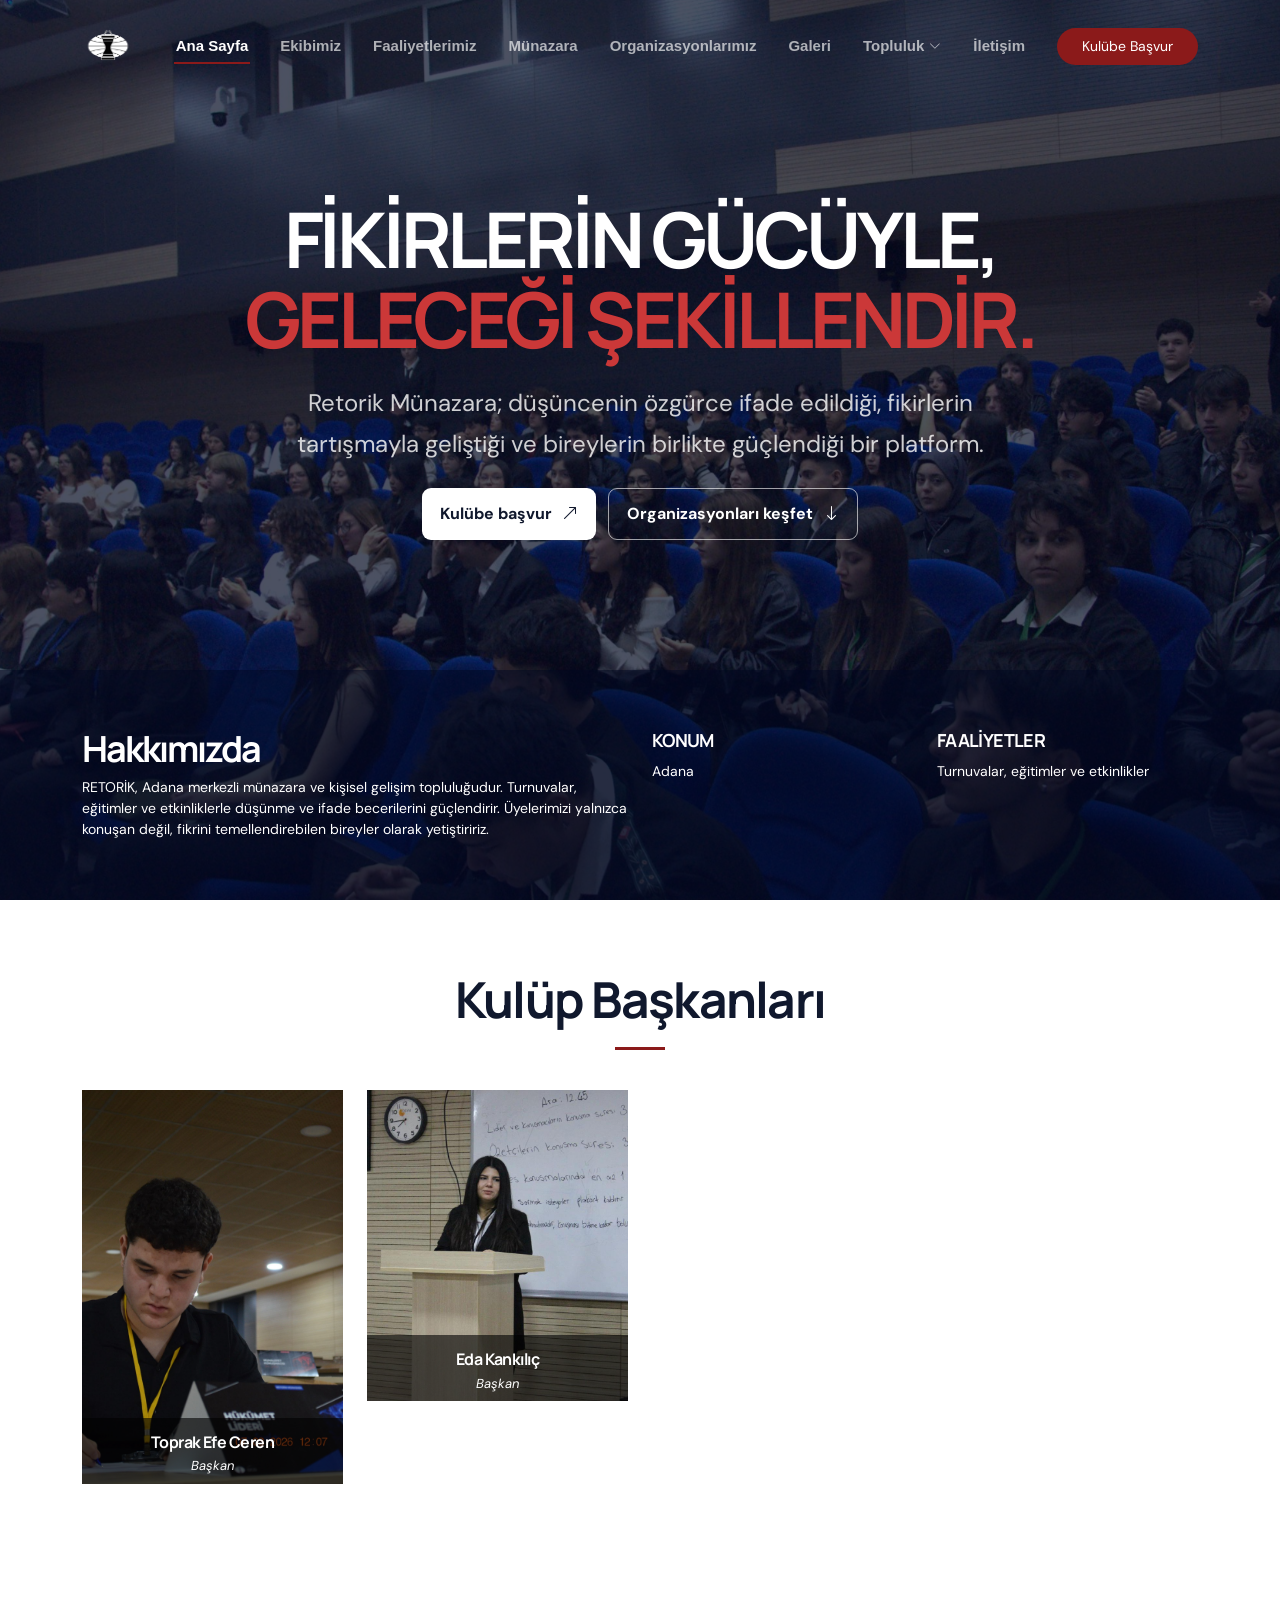
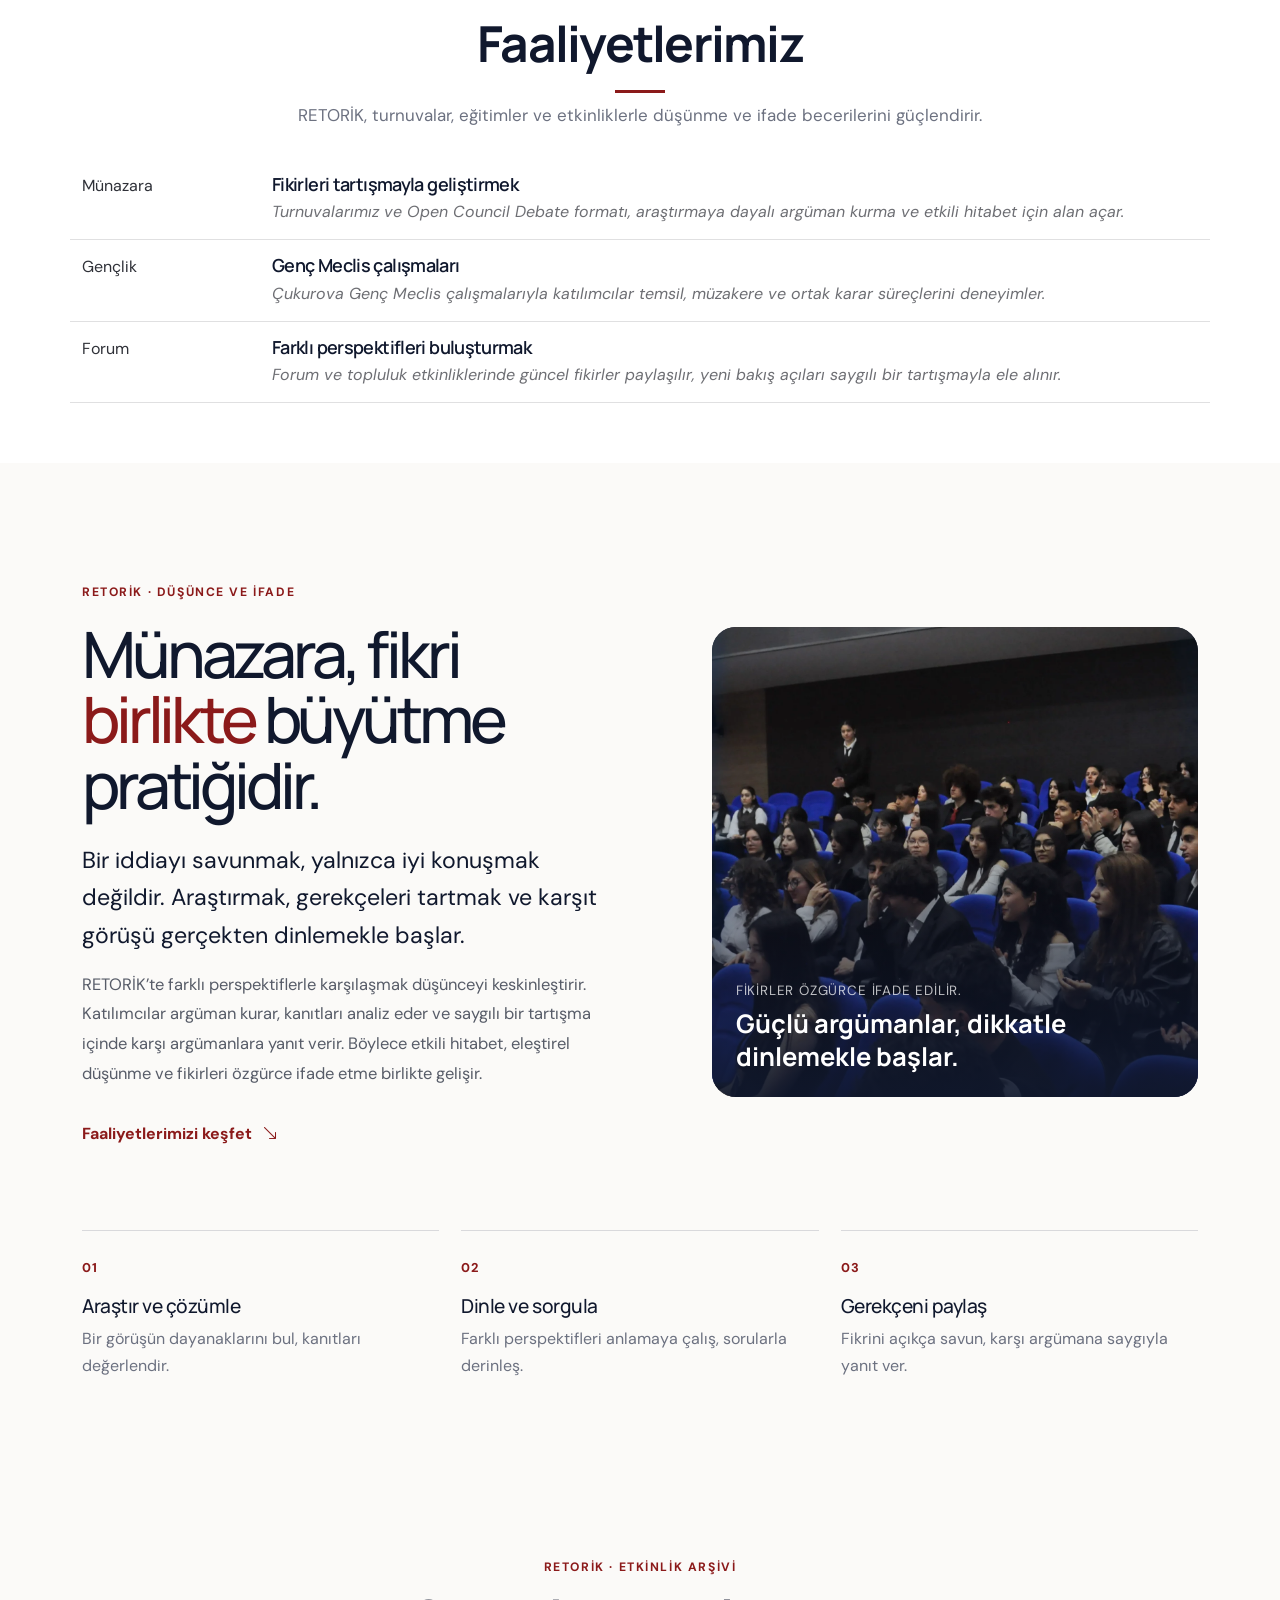
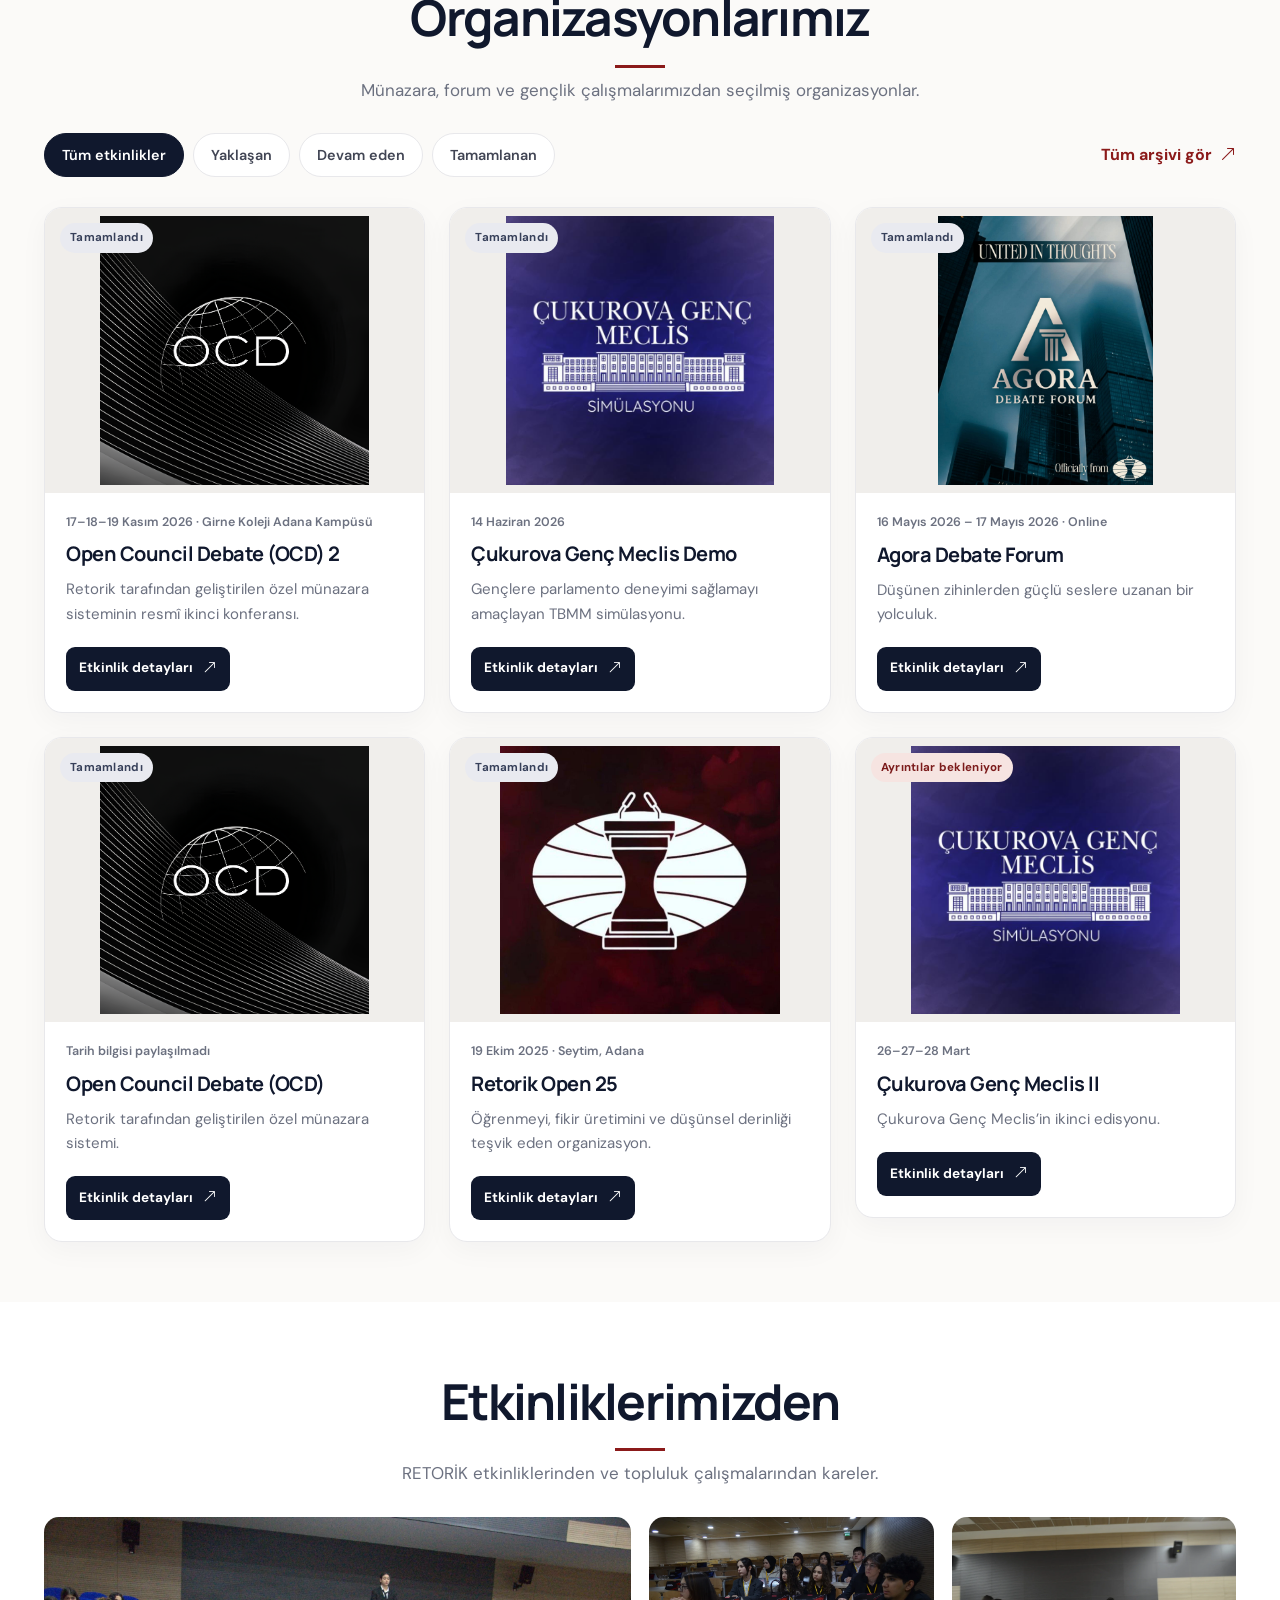
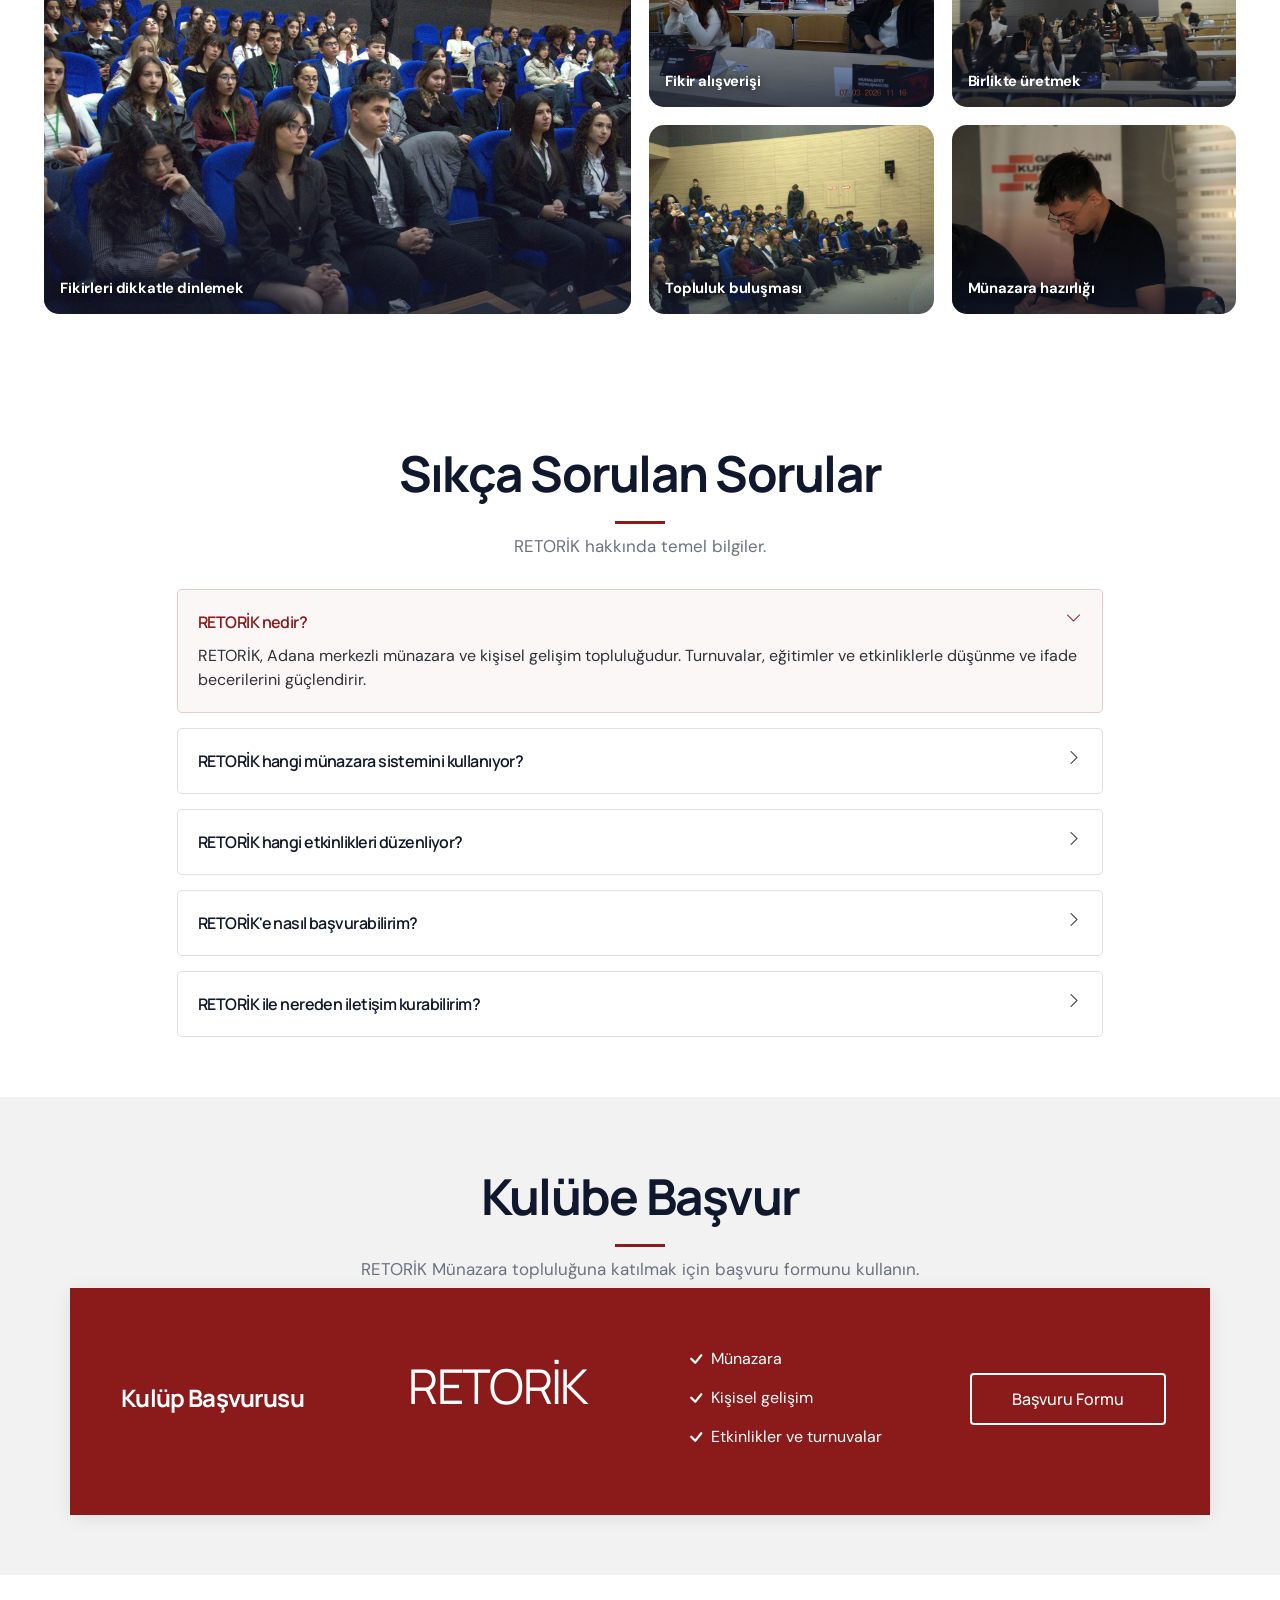
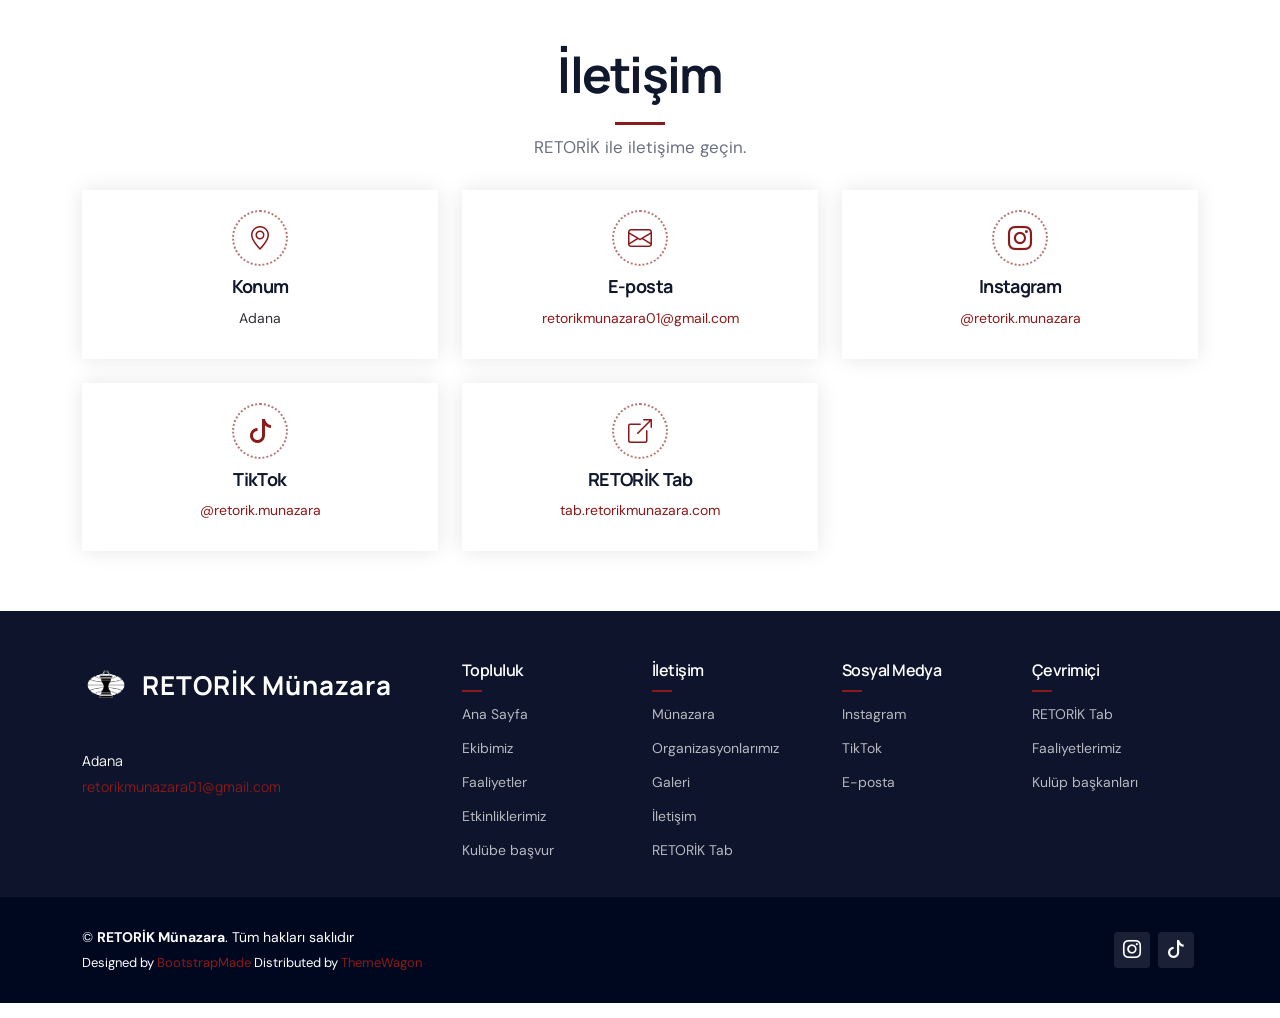
==== index.html @ 075cd369 "first commit" ====
<!DOCTYPE html>
<html lang="tr">

<head>
  <meta charset="utf-8">
  <meta content="width=device-width, initial-scale=1.0" name="viewport">
  <title>RETORİK Münazara | Adana Münazara Topluluğu</title>
  <meta name="description" content="RETORİK, Adana merkezli münazara ve kişisel gelişim topluluğudur. Turnuvalar, eğitimler ve etkinliklerle düşünme ve ifade becerilerini güçlendirir.">
  <meta name="keywords" content="RETORİK, münazara, Adana, kişisel gelişim, turnuva">
  <meta name="theme-color" content="#8B1A1A">
  <meta property="og:title" content="RETORİK Münazara | Adana Münazara Topluluğu">
  <meta property="og:description" content="RETORİK, Adana merkezli münazara ve kişisel gelişim topluluğudur.">
  <meta property="og:type" content="website">
  <meta property="og:locale" content="tr_TR">

  <!-- Favicons -->
  <link href="assets/img/favicon.png" rel="icon">
  <link href="assets/img/apple-touch-icon.png" rel="apple-touch-icon">

  <!-- Fonts -->
  <link href="https://fonts.googleapis.com" rel="preconnect">
  <link href="https://fonts.gstatic.com" rel="preconnect" crossorigin>
  <link href="https://fonts.googleapis.com/css2?family=DM+Sans:wght@400;500;600;700&family=Manrope:wght@400;500;600;700;800&display=swap" rel="stylesheet">

  <!-- Vendor CSS Files -->
  <link href="assets/vendor/bootstrap/css/bootstrap.min.css" rel="stylesheet">
  <link href="assets/vendor/bootstrap-icons/bootstrap-icons.css" rel="stylesheet">
  <link href="assets/vendor/aos/aos.css" rel="stylesheet">
  <link href="assets/vendor/glightbox/css/glightbox.min.css" rel="stylesheet">
  <link href="assets/vendor/swiper/swiper-bundle.min.css" rel="stylesheet">

  <!-- Main CSS File -->
  <link href="assets/css/main.css" rel="stylesheet">
  <link href="assets/css/retorik.css" rel="stylesheet">

  <meta property="og:image" content="assets/img/logo.png">
  <meta name="twitter:card" content="summary_large_image">
  <meta name="twitter:title" content="RETORİK Münazara | Adana Münazara Topluluğu">
  <meta name="twitter:description" content="RETORİK, Adana merkezli münazara ve kişisel gelişim topluluğudur. Turnuvalar, eğitimler ve etkinliklerle düşünme ve ifade becerilerini güçlendirir.">
  <meta name="twitter:image" content="assets/img/logo.png">
</head>

<body class="index-page">

  <header id="header" class="header d-flex align-items-center fixed-top">
    <div class="container-fluid container-xl position-relative d-flex align-items-center">

      <a href="index.html" class="logo d-flex align-items-center me-auto">
        <img src="assets/img/logo.png" alt="RETORİK Münazara logosu">
        <!-- Uncomment the line below if you also wish to use an text logo -->
      </a>

      <nav id="navmenu" class="navmenu">
        <ul>
          <li><a href="#hero" class="active">Ana Sayfa<br></a></li>
          <li><a href="#speakers">Ekibimiz</a></li>
          <li><a href="#schedule">Faaliyetlerimiz</a></li>
          <li><a href="#venue">Münazara</a></li>
          <li><a href="organizasyonlar/">Organizasyonlarımız</a></li>
          <li><a href="#gallery">Galeri</a></li>
          <li class="dropdown"><a href="#"><span>Topluluk</span> <i class="bi bi-chevron-down toggle-dropdown"></i></a>
            <ul>
              <li><a href="#venue">Münazara sistemi</a></li>
              <li class="dropdown"><a href="#hotels"><span>Organizasyonlarımız</span> <i class="bi bi-chevron-down toggle-dropdown"></i></a>
                <ul>
                  <li><a href="organizasyonlar/ocd2/">OCD 2</a></li>
                  <li><a href="organizasyonlar/agora-debate-forum/">Agora Debate Forum</a></li>
                  <li><a href="organizasyonlar/cukurova-genc-meclis-2/">Çukurova Genç Meclis II</a></li>
                  <li><a href="organizasyonlar/retorik-open-25/">Retorik Open 25</a></li>
                </ul>
              </li>
              <li><a href="#speakers">Kulüp başkanları</a></li>
              <li><a href="#contact">İletişim</a></li>
            </ul>
          </li>
          <li><a href="#contact">İletişim</a></li>
        </ul>
        <button type="button" class="mobile-nav-toggle d-xl-none bi bi-list" aria-label="Menüyü aç" aria-expanded="false"></button>
      </nav>

      <a class="cta-btn d-none d-sm-block" href="https://docs.google.com/forms/d/e/1FAIpQLSdi83qhSu9-QCt-uERF6Prb6z2-2zteZPO1VINrCgb5IDeXeQ/viewform" target="_blank" rel="noopener noreferrer">Kulübe Başvur</a>

    </div>
  </header>

  <main class="main">

    <!-- Hero Section -->
    <section id="hero" class="hero section dark-background">

      <img src="assets/img/newretorik/1795344106806.jpg" alt="RETORİK münazara etkinliğinde söz alan bir katılımcı" data-aos="fade-in" class="hero-image">

      <div class="container d-flex flex-column align-items-center text-center mt-auto">
        <h2 data-aos="fade-up" data-aos-delay="100" class="">FİKİRLERİN GÜCÜYLE,<br><span>GELECEĞİ ŞEKİLLENDİR.</span></h2>
        <p class="hero-intro" data-aos="fade-up" data-aos-delay="200">Retorik Münazara; düşüncenin özgürce ifade edildiği, fikirlerin tartışmayla geliştiği ve bireylerin birlikte güçlendiği bir platform.</p>
      </div>

        <div class="hero-actions" data-aos="fade-up" data-aos-delay="250">
          <a class="button button--hero-primary" href="https://docs.google.com/forms/d/e/1FAIpQLSdi83qhSu9-QCt-uERF6Prb6z2-2zteZPO1VINrCgb5IDeXeQ/viewform" target="_blank" rel="noopener noreferrer">Kulübe başvur <i class="bi bi-arrow-up-right"></i></a>
          <a class="button button--hero-secondary" href="#hotels">Organizasyonları keşfet <i class="bi bi-arrow-down"></i></a>
        </div>

      <div class="about-info mt-auto position-relative">

        <div class="container position-relative" data-aos="fade-up">
          <div class="row">
            <div class="col-lg-6">
              <h2>Hakkımızda</h2>
              <p>RETORİK, Adana merkezli münazara ve kişisel gelişim topluluğudur. Turnuvalar, eğitimler ve etkinliklerle düşünme ve ifade becerilerini güçlendirir. Üyelerimizi yalnızca konuşan değil, fikrini temellendirebilen bireyler olarak yetiştiririz.</p>
            </div>
            <div class="col-lg-3">
              <h3>Konum</h3>
              <p>Adana</p>
            </div>
            <div class="col-lg-3">
              <h3>Faaliyetler</h3>
              <p>Turnuvalar, eğitimler ve etkinlikler</p>
            </div>
          </div>
        </div>
      </div>

    </section><!-- /Hero Section -->

    <!-- Speakers Section -->
    <section id="speakers" class="speakers section">

      <!-- Section Title -->
      <div class="container section-title" data-aos="fade-up">
        <h2>Kulüp Başkanları<br></h2>

      </div><!-- End Section Title -->

      <div class="container">

        <div class="row gy-4">

          <div class="col-xl-3 col-lg-4 col-md-6" data-aos="fade-up" data-aos-delay="100">
            <div class="member">
              <img src="assets/img/retorik/toprakefe.jpg" class="img-fluid" alt="Elif Adıgüzel">
              <div class="member-info">
                <div class="member-info-content">
                  <h4><a href="#speakers">Toprak Efe Ceren</a></h4>
                  <span>Başkan</span>
                </div>
                <div class="social">
                  <a href="https://instagram.com/retorik.munazara" target="_blank" rel="noopener noreferrer" aria-label="Instagram"><i class="bi bi-instagram"></i></a>
                  <a href="https://www.tiktok.com/@retorik.munazara" target="_blank" rel="noopener noreferrer" aria-label="TikTok"><i class="bi bi-tiktok"></i></a>
                </div>
              </div>
            </div>
          </div><!-- End Team Member -->

          <div class="col-xl-3 col-lg-4 col-md-6" data-aos="fade-up" data-aos-delay="200">
            <div class="member">
              <img src="assets/img/speakers/speaker-2.jpg" class="img-fluid" alt="Eda Kankılıç">
              <div class="member-info">
                <div class="member-info-content">
                  <h4><a href="#speakers">Eda Kankılıç</a></h4>
                  <span>Başkan</span>
                </div>
                <div class="social">
                  <a href="https://instagram.com/retorik.munazara" target="_blank" rel="noopener noreferrer" aria-label="Instagram"><i class="bi bi-instagram"></i></a>
                  <a href="https://www.tiktok.com/@retorik.munazara" target="_blank" rel="noopener noreferrer" aria-label="TikTok"><i class="bi bi-tiktok"></i></a>
                </div>
              </div>
            </div>
          </div><!-- End Team Member -->

        </div>

      </div>

    </section><!-- /Speakers Section -->

    <!-- Schedule Section -->
    <section id="schedule" class="schedule section">
      <div class="container section-title" data-aos="fade-up">
        <h2>Faaliyetlerimiz<br></h2>
        <p>RETORİK, turnuvalar, eğitimler ve etkinliklerle düşünme ve ifade becerilerini güçlendirir.</p>
      </div>
      <div class="container">
        <div class="row schedule-item"><div class="col-md-2"><time>Münazara</time></div><div class="col-md-10"><h4>Fikirleri tartışmayla geliştirmek</h4><p>Turnuvalarımız ve Open Council Debate formatı, araştırmaya dayalı argüman kurma ve etkili hitabet için alan açar.</p></div></div>
        <div class="row schedule-item"><div class="col-md-2"><time>Gençlik</time></div><div class="col-md-10"><h4>Genç Meclis çalışmaları</h4><p>Çukurova Genç Meclis çalışmalarıyla katılımcılar temsil, müzakere ve ortak karar süreçlerini deneyimler.</p></div></div>
        <div class="row schedule-item"><div class="col-md-2"><time>Forum</time></div><div class="col-md-10"><h4>Farklı perspektifleri buluşturmak</h4><p>Forum ve topluluk etkinliklerinde güncel fikirler paylaşılır, yeni bakış açıları saygılı bir tartışmayla ele alınır.</p></div></div>
      </div>
    </section><!-- /Schedule Section -->

    <!-- Venue Section -->
    <section id="venue" class="debate-culture section">
      <div class="container debate-culture__layout">
        <div class="debate-culture__copy" data-aos="fade-up">
          <span class="eyebrow">RETORİK · Düşünce ve ifade</span>
          <h2>Münazara, fikri <em>birlikte</em> büyütme pratiğidir.</h2>
          <p class="debate-culture__lead">Bir iddiayı savunmak, yalnızca iyi konuşmak değildir. Araştırmak, gerekçeleri tartmak ve karşıt görüşü gerçekten dinlemekle başlar.</p>
          <p>RETORİK’te farklı perspektiflerle karşılaşmak düşünceyi keskinleştirir. Katılımcılar argüman kurar, kanıtları analiz eder ve saygılı bir tartışma içinde karşı argümanlara yanıt verir. Böylece etkili hitabet, eleştirel düşünme ve fikirleri özgürce ifade etme birlikte gelişir.</p>
          <a class="debate-culture__link" href="#hotels">Faaliyetlerimizi keşfet <i class="bi bi-arrow-down-right"></i></a>
        </div>
        <div class="debate-culture__visual" data-aos="fade-up" data-aos-delay="120">
          <img src="assets/img/newretorik/optimized/1795344106788.webp" alt="Münazara sırasında konuşmacıyı dinleyen katılımcılar" loading="lazy">
          <div class="debate-culture__note"><span>Fikirler özgürce ifade edilir.</span><strong>Güçlü argümanlar, dikkatle dinlemekle başlar.</strong></div>
        </div>
      </div>
      <div class="container debate-pillars" data-aos="fade-up">
        <article><span>01</span><h3>Araştır ve çözümle</h3><p>Bir görüşün dayanaklarını bul, kanıtları değerlendir.</p></article>
        <article><span>02</span><h3>Dinle ve sorgula</h3><p>Farklı perspektifleri anlamaya çalış, sorularla derinleş.</p></article>
        <article><span>03</span><h3>Gerekçeni paylaş</h3><p>Fikrini açıkça savun, karşı argümana saygıyla yanıt ver.</p></article>
      </div>
    </section><!-- /Debate Culture Section -->

    <!-- Organizations and Events -->
    <section id="hotels" class="retorik-events section">
      <div class="container section-title" data-aos="fade-up">
        <span class="eyebrow">RETORİK · Etkinlik arşivi</span>
        <h2>Organizasyonlarımız</h2>
        <p>Münazara, forum ve gençlik çalışmalarımızdan seçilmiş organizasyonlar.</p>
      </div>
      <div class="container">
        <div class="event-filters" role="group" aria-label="Organizasyonları duruma göre filtrele">
          <button class="is-active" type="button" data-event-filter="all" aria-pressed="true">Tüm etkinlikler</button>
          <button type="button" data-event-filter="upcoming" aria-pressed="false">Yaklaşan</button>
          <button type="button" data-event-filter="ongoing" aria-pressed="false">Devam eden</button>
          <button type="button" data-event-filter="completed" aria-pressed="false">Tamamlanan</button>
          <a class="event-archive-link" href="organizasyonlar/">Tüm arşivi gör <i class="bi bi-arrow-up-right"></i></a>
        </div>
        <div id="event-grid" class="event-grid" aria-live="polite"><p class="event-empty">Organizasyonlar yükleniyor…</p></div>
      </div>
    </section><!-- /Organizations and Events -->
    <dialog id="event-preview" class="event-dialog" aria-labelledby="preview-title">
      <button class="event-dialog__close" type="button" data-preview-close aria-label="Önizlemeyi kapat"><i class="bi bi-x-lg"></i></button>
      <div data-preview-content></div>
    </dialog>

    <!-- Gallery Section -->
    <section id="gallery" class="gallery section">

      <!-- Section Title -->
      <div class="container section-title" data-aos="fade-up">
        <h2>Etkinliklerimizden</h2>
        <p>RETORİK etkinliklerinden ve topluluk çalışmalarından kareler.</p>
      </div><!-- End Section Title -->

      <div class="container" data-aos="fade-up" data-aos-delay="100">
        <div class="event-photo-grid">
          <a class="event-photo event-photo--feature glightbox" data-gallery="images-gallery" href="assets/img/newretorik/optimized/1795344107140.webp"><img src="assets/img/newretorik/optimized/1795344107140.webp" width="1800" height="1198" alt="RETORİK etkinliğinde tartışmayı dinleyen katılımcılar" loading="lazy"><span>Fikirleri dikkatle dinlemek</span></a>
          <a class="event-photo glightbox" data-gallery="images-gallery" href="assets/img/newretorik/optimized/1795344107036.webp"><img src="assets/img/newretorik/optimized/1795344107036.webp" width="1900" height="1258" alt="Etkinlik salonunda aynı masa çevresinde fikir alışverişi yapan katılımcılar" loading="lazy"><span>Fikir alışverişi</span></a>
          <a class="event-photo glightbox" data-gallery="images-gallery" href="assets/img/newretorik/optimized/1795344107096.webp"><img src="assets/img/newretorik/optimized/1795344107096.webp" width="1900" height="1262" alt="RETORİK oturumunda birlikte çalışan katılımcılar" loading="lazy"><span>Birlikte üretmek</span></a>
          <a class="event-photo glightbox" data-gallery="images-gallery" href="assets/img/newretorik/optimized/1795344107121.webp"><img src="assets/img/newretorik/optimized/1795344107121.webp" width="1800" height="1198" alt="Etkinlik salonundaki izleyiciler" loading="lazy"><span>Topluluk buluşması</span></a>
          <a class="event-photo glightbox" data-gallery="images-gallery" href="assets/img/retorik/retorik3.jpg"><img src="assets/img/retorik/retorik3.jpg" width="2048" height="1366" alt="RETORİK etkinliğinde münazara hazırlığı yapan katılımcı" loading="lazy"><span>Münazara hazırlığı</span></a>
        </div>
      </div>

    </section><!-- /Gallery Section -->

    <!-- Faq Section -->
    <section id="faq" class="faq section">
      <div class="container section-title" data-aos="fade-up"><h2>Sıkça Sorulan Sorular</h2><p>RETORİK hakkında temel bilgiler.</p></div>
      <div class="container"><div class="row justify-content-center"><div class="col-lg-10" data-aos="fade-up" data-aos-delay="100"><div class="faq-container">
        <div class="faq-item faq-active"><h3>RETORİK nedir?</h3><div class="faq-content"><p>RETORİK, Adana merkezli münazara ve kişisel gelişim topluluğudur. Turnuvalar, eğitimler ve etkinliklerle düşünme ve ifade becerilerini güçlendirir.</p></div><i class="faq-toggle bi bi-chevron-right"></i></div>
        <div class="faq-item"><h3>RETORİK hangi münazara sistemini kullanıyor?</h3><div class="faq-content"><p>İngiliz Parlamenter Sistemde Hükümet ve Muhalefet tarafları, açılış ve kapanış takımlarından oluşur. RETORİK ayrıca Open Council Debate (OCD) sistemini geliştirmiştir.</p></div><i class="faq-toggle bi bi-chevron-right"></i></div>
        <div class="faq-item"><h3>RETORİK hangi etkinlikleri düzenliyor?</h3><div class="faq-content"><p>Münazara turnuvaları, forumlar, eğitimler ve genç meclis çalışmaları düzenliyoruz. Tamamlanan organizasyonlar ve yeni duyurular için <a href="organizasyonlar/">etkinlik arşivimizi inceleyebilirsiniz.</a></p></div><i class="faq-toggle bi bi-chevron-right"></i></div>
        <div class="faq-item"><h3>RETORİK'e nasıl başvurabilirim?</h3><div class="faq-content"><p>Kulüp başvuru formunu kullanabilirsiniz.</p></div><i class="faq-toggle bi bi-chevron-right"></i></div>
        <div class="faq-item"><h3>RETORİK ile nereden iletişim kurabilirim?</h3><div class="faq-content"><p>retorikmunazara01@gmail.com adresinden veya @retorik.munazara sosyal medya hesaplarından ulaşabilirsiniz.</p></div><i class="faq-toggle bi bi-chevron-right"></i></div>
      </div></div></div></div>
    </section><!-- /Faq Section -->

    <!-- Buy Tickets Section -->
    <section id="buy-tickets" class="buy-tickets section light-background">
      <div class="container section-title" data-aos="fade-up"><h2>Kulübe Başvur</h2><p>RETORİK Münazara topluluğuna katılmak için başvuru formunu kullanın.</p></div>
      <div class="container"><div class="row gy-4 pricing-item featured" data-aos="fade-up" data-aos-delay="100">
        <div class="col-lg-3 d-flex align-items-center justify-content-center"><h3>Kulüp Başvurusu</h3></div>
        <div class="col-lg-3 d-flex align-items-center justify-content-center"><h4>RETORİK</h4></div>
        <div class="col-lg-3 d-flex align-items-center justify-content-center"><ul><li><i class="bi bi-check"></i> <span>Münazara</span></li><li><i class="bi bi-check"></i> <span>Kişisel gelişim</span></li><li><i class="bi bi-check"></i> <span>Etkinlikler ve turnuvalar</span></li></ul></div>
        <div class="col-lg-3 d-flex align-items-center justify-content-center"><div class="text-center"><a href="https://docs.google.com/forms/d/e/1FAIpQLSdi83qhSu9-QCt-uERF6Prb6z2-2zteZPO1VINrCgb5IDeXeQ/viewform" target="_blank" rel="noopener noreferrer" class="buy-btn">Başvuru Formu</a></div></div>
      </div></div>
    </section><!-- /Buy Tickets Section -->

    <!-- Contact Section -->
    <section id="contact" class="contact section">
      <div class="container section-title" data-aos="fade-up"><h2>İletişim</h2><p>RETORİK ile iletişime geçin.</p></div>
      <div class="container" data-aos="fade-up" data-aos-delay="100"><div class="row gy-4">
        <div class="col-lg-4 col-md-6"><div class="info-item d-flex flex-column justify-content-center align-items-center"><i class="bi bi-geo-alt"></i><h3>Konum</h3><p>Adana</p></div></div>
        <div class="col-lg-4 col-md-6"><a class="info-item d-flex flex-column justify-content-center align-items-center" href="mailto:retorikmunazara01@gmail.com"><i class="bi bi-envelope"></i><h3>E-posta</h3><p>retorikmunazara01@gmail.com</p></a></div>
        <div class="col-lg-4 col-md-6"><a class="info-item d-flex flex-column justify-content-center align-items-center" href="https://instagram.com/retorik.munazara" target="_blank" rel="noopener noreferrer"><i class="bi bi-instagram"></i><h3>Instagram</h3><p>@retorik.munazara</p></a></div>
        <div class="col-lg-4 col-md-6"><a class="info-item d-flex flex-column justify-content-center align-items-center" href="https://www.tiktok.com/@retorik.munazara" target="_blank" rel="noopener noreferrer"><i class="bi bi-tiktok"></i><h3>TikTok</h3><p>@retorik.munazara</p></a></div>
        <div class="col-lg-4 col-md-6"><a class="info-item d-flex flex-column justify-content-center align-items-center" href="https://tab.retorikmunazara.com" target="_blank" rel="noopener noreferrer"><i class="bi bi-box-arrow-up-right"></i><h3>RETORİK Tab</h3><p>tab.retorikmunazara.com</p></a></div>
      </div></div>
    </section><!-- /Contact Section -->

  </main>

  <footer id="footer" class="footer dark-background">

    <div class="footer-top">
      <div class="container">
        <div class="row gy-4">
          <div class="col-lg-4 col-md-6 footer-about">
            <a href="index.html" class="logo d-flex align-items-center">
              <span class="sitename">RETORİK Münazara</span>
            </a>
            <div class="footer-contact pt-3">
              <p>Adana</p>
              <p><a href="mailto:retorikmunazara01@gmail.com">retorikmunazara01@gmail.com</a></p>
            </div>
          </div>

          <div class="col-lg-2 col-md-3 footer-links">
            <h4>Topluluk</h4>
            <ul>
              <li><a href="#hero">Ana Sayfa</a></li>
              <li><a href="#speakers">Ekibimiz</a></li>
              <li><a href="#schedule">Faaliyetler</a></li>
              <li><a href="#gallery">Etkinliklerimiz</a></li>
              <li><a href="#buy-tickets">Kulübe başvur</a></li>
            </ul>
          </div>

          <div class="col-lg-2 col-md-3 footer-links">
            <h4>İletişim</h4>
            <ul>
              <li><a href="#venue">Münazara</a></li>
              <li><a href="#hotels">Organizasyonlarımız</a></li>
              <li><a href="#gallery">Galeri</a></li>
              <li><a href="#contact">İletişim</a></li>
              <li><a href="https://tab.retorikmunazara.com">RETORİK Tab</a></li>
            </ul>
          </div>

          <div class="col-lg-2 col-md-3 footer-links">
            <h4>Sosyal Medya</h4>
            <ul>
              <li><a href="https://instagram.com/retorik.munazara" target="_blank" rel="noopener noreferrer">Instagram</a></li>
              <li><a href="https://www.tiktok.com/@retorik.munazara" target="_blank" rel="noopener noreferrer">TikTok</a></li>
              <li><a href="mailto:retorikmunazara01@gmail.com">E-posta</a></li>
            </ul>
          </div>

          <div class="col-lg-2 col-md-3 footer-links">
            <h4>Çevrimiçi</h4>
            <ul>
              <li><a href="https://tab.retorikmunazara.com" target="_blank" rel="noopener noreferrer">RETORİK Tab</a></li>
              <li><a href="#schedule">Faaliyetlerimiz</a></li>
              <li><a href="#speakers">Kulüp başkanları</a></li>
            </ul>
          </div>

        </div>
      </div>
    </div>

    <div class="copyright text-center">
      <div class="container d-flex flex-column flex-lg-row justify-content-center justify-content-lg-between align-items-center">

        <div class="d-flex flex-column align-items-center align-items-lg-start">
          <div>
            © <strong><span>RETORİK Münazara</span></strong>. Tüm hakları saklıdır
          </div>
          <div class="credits">
            <!-- All the links in the footer should remain intact. -->
            <!-- You can delete the links only if you purchased the pro version. -->
            <!-- Licensing information: https://bootstrapmade.com/license/ -->
            <!-- Purchase the pro version with working PHP/AJAX contact form: https://bootstrapmade.com/herobiz-bootstrap-business-template/ -->
            Designed by <a href="https://bootstrapmade.com/">BootstrapMade</a> Distributed by <a href="https://themewagon.com" target="_blank">ThemeWagon</a>
          </div>
        </div>

        <div class="social-links order-first order-lg-last mb-3 mb-lg-0">
          <a href="https://instagram.com/retorik.munazara" target="_blank" rel="noopener noreferrer" aria-label="Instagram"><i class="bi bi-instagram"></i></a>
          <a href="https://www.tiktok.com/@retorik.munazara" target="_blank" rel="noopener noreferrer" aria-label="TikTok"><i class="bi bi-tiktok"></i></a>
        </div>

      </div>
    </div>

  </footer>

  <!-- Scroll Top -->
  <a href="#" id="scroll-top" class="scroll-top d-flex align-items-center justify-content-center"><i class="bi bi-arrow-up-short"></i></a>

  <!-- Preloader -->
  <div id="preloader"></div>

  <!-- Vendor JS Files -->
  <script src="assets/vendor/bootstrap/js/bootstrap.bundle.min.js"></script>
  <script src="assets/vendor/aos/aos.js"></script>
  <script src="assets/vendor/glightbox/js/glightbox.min.js"></script>
  <script src="assets/vendor/swiper/swiper-bundle.min.js"></script>

  <!-- Main JS File -->
  <script src="assets/js/main.js"></script>
  <script src="assets/js/events.js"></script>

</body>

</html>
---- assets/css/main.css ----
/**
* Template Name: TheEvent
* Template URL: https://bootstrapmade.com/theevent-conference-event-bootstrap-template/
* Updated: Aug 07 2024 with Bootstrap v5.3.3
* Author: BootstrapMade.com
* License: https://bootstrapmade.com/license/
*/

/*--------------------------------------------------------------
# Font & Color Variables
# Help: https://bootstrapmade.com/color-system/
--------------------------------------------------------------*/
/* Fonts */
:root {
  --default-font: "Roboto",  system-ui, -apple-system, "Segoe UI", Roboto, "Helvetica Neue", Arial, "Noto Sans", "Liberation Sans", sans-serif, "Apple Color Emoji", "Segoe UI Emoji", "Segoe UI Symbol", "Noto Color Emoji";
  --heading-font: "Raleway",  sans-serif;
  --nav-font: "Raleway",  sans-serif;
}

/* Global Colors - The following color variables are used throughout the website. Updating them here will change the color scheme of the entire website */
:root { 
  --background-color: #ffffff; /* Background color for the entire website, including individual sections */
  --default-color: var(--retorik-text, #2f3138); /* RETORİK text token */
  --heading-color: var(--retorik-ink, #10182d); /* RETORİK navy token */
  --accent-color: var(--retorik-burgundy, #8B1A1A); /* RETORİK burgundy token */
  --surface-color: var(--retorik-surface, #ffffff); /* RETORİK surface token */
  --contrast-color: #ffffff; /* Contrast color for text, ensuring readability against backgrounds of accent, heading, or default colors. */
}

/* Nav Menu Colors - The following color variables are used specifically for the navigation menu. They are separate from the global colors to allow for more customization options */
:root {
  --nav-color: rgba(255, 255, 255, 0.65);  /* The default color of the main navmenu links */
  --nav-hover-color: #ffffff; /* Applied to main navmenu links when they are hovered over or active */
  --nav-mobile-background-color: #ffffff; /* Used as the background color for mobile navigation menu */
  --nav-dropdown-background-color: #ffffff; /* Used as the background color for dropdown items that appear when hovering over primary navigation items */
  --nav-dropdown-color: #212529; /* Used for navigation links of the dropdown items in the navigation menu. */
  --nav-dropdown-hover-color: #8B1A1A; /* Similar to --nav-hover-color, this color is applied to dropdown navigation links when they are hovered over. */
}

/* Color Presets - These classes override global colors when applied to any section or element, providing reuse of the sam color scheme. */

.light-background {
  --background-color: #f2f2f3;
  --surface-color: #ffffff;
}

.dark-background {
  --background-color: #000820;
  --default-color: #ffffff;
  --heading-color: #ffffff;
  --surface-color: #001553;
  --contrast-color: #ffffff;
}

/* Smooth scroll */
:root {
  scroll-behavior: smooth;
}

/*--------------------------------------------------------------
# General Styling & Shared Classes
--------------------------------------------------------------*/
body {
  color: var(--default-color);
  background-color: var(--background-color);
  font-family: var(--default-font);
}

a {
  color: var(--accent-color);
  text-decoration: none;
  transition: 0.3s;
}

a:hover {
  color: color-mix(in srgb, var(--accent-color), transparent 25%);
  text-decoration: none;
}

h1,
h2,
h3,
h4,
h5,
h6 {
  color: var(--heading-color);
  font-family: var(--heading-font);
}

/* Pulsating Play Button
------------------------------*/
.pulsating-play-btn {
  width: 94px;
  height: 94px;
  background: radial-gradient(var(--accent-color) 50%, color-mix(in srgb, var(--accent-color), transparent 75%) 52%);
  border-radius: 50%;
  display: block;
  position: relative;
  overflow: hidden;
}

.pulsating-play-btn:before {
  content: "";
  position: absolute;
  width: 120px;
  height: 120px;
  animation-delay: 0s;
  animation: pulsate-play-btn 2s;
  animation-direction: forwards;
  animation-iteration-count: infinite;
  animation-timing-function: steps;
  opacity: 1;
  border-radius: 50%;
  border: 5px solid color-mix(in srgb, var(--accent-color), transparent 30%);
  top: -15%;
  left: -15%;
  background: rgba(198, 16, 0, 0);
}

.pulsating-play-btn:after {
  content: "";
  position: absolute;
  left: 50%;
  top: 50%;
  transform: translateX(-40%) translateY(-50%);
  width: 0;
  height: 0;
  border-top: 10px solid transparent;
  border-bottom: 10px solid transparent;
  border-left: 15px solid #fff;
  z-index: 100;
  transition: all 400ms cubic-bezier(0.55, 0.055, 0.675, 0.19);
}

.pulsating-play-btn:hover:before {
  content: "";
  position: absolute;
  left: 50%;
  top: 50%;
  transform: translateX(-40%) translateY(-50%);
  width: 0;
  height: 0;
  border: none;
  border-top: 10px solid transparent;
  border-bottom: 10px solid transparent;
  border-left: 15px solid #fff;
  z-index: 200;
  animation: none;
  border-radius: 0;
}

.pulsating-play-btn:hover:after {
  border-left: 15px solid var(--accent-color);
  transform: scale(20);
}

@keyframes pulsate-play-btn {
  0% {
    transform: scale(0.6, 0.6);
    opacity: 1;
  }

  100% {
    transform: scale(1, 1);
    opacity: 0;
  }
}

/* PHP Email Form Messages
------------------------------*/
.php-email-form .error-message {
  display: none;
  background: #df1529;
  color: #ffffff;
  text-align: left;
  padding: 15px;
  margin-bottom: 24px;
  font-weight: 600;
}

.php-email-form .sent-message {
  display: none;
  color: #ffffff;
  background: #059652;
  text-align: center;
  padding: 15px;
  margin-bottom: 24px;
  font-weight: 600;
}

.php-email-form .loading {
  display: none;
  background: var(--surface-color);
  text-align: center;
  padding: 15px;
  margin-bottom: 24px;
}

.php-email-form .loading:before {
  content: "";
  display: inline-block;
  border-radius: 50%;
  width: 24px;
  height: 24px;
  margin: 0 10px -6px 0;
  border: 3px solid var(--accent-color);
  border-top-color: var(--surface-color);
  animation: php-email-form-loading 1s linear infinite;
}

@keyframes php-email-form-loading {
  0% {
    transform: rotate(0deg);
  }

  100% {
    transform: rotate(360deg);
  }
}

/*--------------------------------------------------------------
# Global Header
--------------------------------------------------------------*/
.header {
  --background-color: rgba(0, 0, 0, 0);
  --heading-color: #ffffff;
  color: var(--default-color);
  background-color: var(--background-color);
  padding: 20px 0;
  transition: all 0.5s;
  z-index: 997;
}

.header .logo {
  line-height: 1;
}

.header .logo img {
  max-height: 36px;
  margin-right: 8px;
}

.header .logo h1 {
  font-size: 30px;
  margin: 0;
  font-weight: 700;
  color: var(--heading-color);
}

.header .cta-btn,
.header .cta-btn:focus {
  color: var(--contrast-color);
  background: var(--accent-color);
  font-size: 14px;
  padding: 8px 25px;
  margin: 0 0 0 30px;
  border-radius: 50px;
  transition: 0.3s;
}

.header .cta-btn:hover,
.header .cta-btn:focus:hover {
  color: var(--contrast-color);
  background: color-mix(in srgb, var(--accent-color), transparent 15%);
}

@media (max-width: 1200px) {
  .header .logo {
    order: 1;
  }

  .header .btn-getstarted {
    order: 2;
    margin: 0 15px 0 0;
    padding: 6px 15px;
  }

  .header .navmenu {
    order: 3;
  }
}

.scrolled .header {
  box-shadow: 0px 0 18px rgba(0, 0, 0, 0.1);
}

/* Global Header on Scroll
------------------------------*/
.scrolled .header {
  --background-color: rgba(1, 8, 33, 0.82);
}

/*--------------------------------------------------------------
# Navigation Menu
--------------------------------------------------------------*/
/* Desktop Navigation */
@media (min-width: 1200px) {
  .navmenu {
    padding: 0;
  }

  .navmenu ul {
    margin: 0;
    padding: 0;
    display: flex;
    list-style: none;
    align-items: center;
  }

  .navmenu li {
    position: relative;
  }

  .navmenu>ul>li {
    white-space: nowrap;
    padding: 15px 14px;
  }

  .navmenu>ul>li:last-child {
    padding-right: 0;
  }

  .navmenu a,
  .navmenu a:focus {
    color: var(--nav-color);
    font-size: 15px;
    padding: 0 2px;
    font-family: var(--nav-font);
    font-weight: 600;
    display: flex;
    align-items: center;
    justify-content: space-between;
    white-space: nowrap;
    transition: 0.3s;
    position: relative;
  }

  .navmenu a i,
  .navmenu a:focus i {
    font-size: 12px;
    line-height: 0;
    margin-left: 5px;
    transition: 0.3s;
  }

  .navmenu>ul>li>a:before {
    content: "";
    position: absolute;
    height: 2px;
    bottom: -6px;
    left: 0;
    background-color: var(--accent-color);
    visibility: hidden;
    width: 0px;
    transition: all 0.3s ease-in-out 0s;
  }

  .navmenu a:hover:before,
  .navmenu li:hover>a:before,
  .navmenu .active:before {
    visibility: visible;
    width: 100%;
  }

  .navmenu li:hover>a,
  .navmenu .active,
  .navmenu .active:focus {
    color: var(--nav-hover-color);
  }

  .navmenu .dropdown ul {
    margin: 0;
    padding: 10px 0;
    background: var(--nav-dropdown-background-color);
    display: block;
    position: absolute;
    visibility: hidden;
    left: 14px;
    top: 130%;
    opacity: 0;
    transition: 0.3s;
    border-radius: 4px;
    z-index: 99;
    box-shadow: 0px 0px 30px rgba(0, 0, 0, 0.1);
  }

  .navmenu .dropdown ul li {
    min-width: 200px;
  }

  .navmenu .dropdown ul a {
    padding: 10px 20px;
    font-size: 15px;
    text-transform: none;
    color: var(--nav-dropdown-color);
  }

  .navmenu .dropdown ul a i {
    font-size: 12px;
  }

  .navmenu .dropdown ul a:hover,
  .navmenu .dropdown ul .active:hover,
  .navmenu .dropdown ul li:hover>a {
    color: var(--nav-dropdown-hover-color);
  }

  .navmenu .dropdown:hover>ul {
    opacity: 1;
    top: 100%;
    visibility: visible;
  }

  .navmenu .dropdown .dropdown ul {
    top: 0;
    left: -90%;
    visibility: hidden;
  }

  .navmenu .dropdown .dropdown:hover>ul {
    opacity: 1;
    top: 0;
    left: -100%;
    visibility: visible;
  }
}

/* Mobile Navigation */
@media (max-width: 1199px) {
  .mobile-nav-toggle {
    color: var(--nav-color);
    font-size: 28px;
    line-height: 0;
    margin-right: 10px;
    cursor: pointer;
    transition: color 0.3s;
  }

  .navmenu {
    padding: 0;
    z-index: 9997;
  }

  .navmenu ul {
    display: none;
    list-style: none;
    position: absolute;
    inset: 60px 20px 20px 20px;
    padding: 10px 0;
    margin: 0;
    border-radius: 6px;
    background-color: var(--nav-dropdown-background-color);
    border: 1px solid color-mix(in srgb, var(--default-color), transparent 90%);
    box-shadow: none;
    overflow-y: auto;
    transition: 0.3s;
    z-index: 9998;
  }

  .navmenu a,
  .navmenu a:focus {
    color: var(--nav-dropdown-color);
    padding: 10px 20px;
    font-family: var(--nav-font);
    font-size: 17px;
    font-weight: 500;
    display: flex;
    align-items: center;
    justify-content: space-between;
    white-space: nowrap;
    transition: 0.3s;
  }

  .navmenu a i,
  .navmenu a:focus i {
    font-size: 12px;
    line-height: 0;
    margin-left: 5px;
    width: 30px;
    height: 30px;
    display: flex;
    align-items: center;
    justify-content: center;
    border-radius: 50%;
    transition: 0.3s;
    background-color: color-mix(in srgb, var(--accent-color), transparent 90%);
  }

  .navmenu a i:hover,
  .navmenu a:focus i:hover {
    background-color: var(--accent-color);
    color: var(--contrast-color);
  }

  .navmenu a:hover,
  .navmenu .active,
  .navmenu .active:focus {
    color: var(--nav-dropdown-hover-color);
  }

  .navmenu .active i,
  .navmenu .active:focus i {
    background-color: var(--accent-color);
    color: var(--contrast-color);
    transform: rotate(180deg);
  }

  .navmenu .dropdown ul {
    position: static;
    display: none;
    z-index: 99;
    padding: 10px 0;
    margin: 10px 20px;
    background-color: var(--nav-dropdown-background-color);
    transition: all 0.5s ease-in-out;
  }

  .navmenu .dropdown ul ul {
    background-color: rgba(33, 37, 41, 0.1);
  }

  .navmenu .dropdown>.dropdown-active {
    display: block;
    background-color: rgba(33, 37, 41, 0.03);
  }

  .mobile-nav-active {
    overflow: hidden;
  }

  .mobile-nav-active .mobile-nav-toggle {
    color: #fff;
    position: absolute;
    font-size: 32px;
    top: 15px;
    right: 15px;
    margin-right: 0;
    z-index: 9999;
  }

  .mobile-nav-active .navmenu {
    position: fixed;
    overflow: hidden;
    inset: 0;
    background: rgba(33, 37, 41, 0.8);
    transition: 0.3s;
  }

  .mobile-nav-active .navmenu>ul {
    display: block;
  }
}

/*--------------------------------------------------------------
# Global Footer
--------------------------------------------------------------*/
.footer {
  color: var(--default-color);
  background-color: var(--background-color);
  font-size: 14px;
  position: relative;
}

.footer .footer-top {
  background-color: color-mix(in srgb, var(--background-color), white 5%);
  padding-top: 50px;
}

.footer .footer-about .logo {
  line-height: 1;
  margin-bottom: 25px;
}

.footer .footer-about .logo img {
  max-height: 40px;
  margin-right: 6px;
}

.footer .footer-about .logo span {
  color: var(--heading-color);
  font-family: var(--heading-font);
  font-size: 26px;
  font-weight: 700;
  letter-spacing: 1px;
}

.footer .footer-about p {
  font-size: 14px;
  font-family: var(--heading-font);
}

.footer h4 {
  font-size: 16px;
  font-weight: 600;
  position: relative;
  padding-bottom: 12px;
  margin-bottom: 15px;
}

.footer h4::after {
  content: "";
  position: absolute;
  display: block;
  width: 20px;
  height: 2px;
  background: var(--accent-color);
  bottom: 0;
  left: 0;
}

.footer .footer-links {
  margin-bottom: 30px;
}

.footer .footer-links ul {
  list-style: none;
  padding: 0;
  margin: 0;
}

.footer .footer-links ul i {
  padding-right: 2px;
  font-size: 12px;
  line-height: 0;
}

.footer .footer-links ul li {
  padding: 10px 0;
  display: flex;
  align-items: center;
}

.footer .footer-links ul li:first-child {
  padding-top: 0;
}

.footer .footer-links ul a {
  color: color-mix(in srgb, var(--default-color), transparent 30%);
  display: inline-block;
  line-height: 1;
}

.footer .footer-links ul a:hover {
  color: var(--accent-color);
}

.footer .footer-contact p {
  margin-bottom: 5px;
}

.footer .copyright {
  padding: 30px 0;
}

.footer .copyright p {
  margin-bottom: 0;
}

.footer .credits {
  margin-top: 5px;
  font-size: 13px;
}

.footer .social-links a {
  font-size: 18px;
  display: inline-block;
  background: color-mix(in srgb, var(--default-color), transparent 90%);
  color: var(--contrast-color);
  line-height: 1;
  padding: 8px 0;
  margin-right: 4px;
  border-radius: 4px;
  text-align: center;
  width: 36px;
  height: 36px;
  transition: 0.3s;
}

.footer .social-links a:hover {
  background: var(--accent-color);
  text-decoration: none;
}

/*--------------------------------------------------------------
# Preloader
--------------------------------------------------------------*/
#preloader {
  position: fixed;
  inset: 0;
  z-index: 999999;
  overflow: hidden;
  background: var(--background-color);
  transition: all 0.6s ease-out;
}

#preloader:before {
  content: "";
  position: fixed;
  top: calc(50% - 30px);
  left: calc(50% - 30px);
  border: 6px solid #ffffff;
  border-color: var(--accent-color) transparent var(--accent-color) transparent;
  border-radius: 50%;
  width: 60px;
  height: 60px;
  animation: animate-preloader 1.5s linear infinite;
}

@keyframes animate-preloader {
  0% {
    transform: rotate(0deg);
  }

  100% {
    transform: rotate(360deg);
  }
}

/*--------------------------------------------------------------
# Scroll Top Button
--------------------------------------------------------------*/
.scroll-top {
  position: fixed;
  visibility: hidden;
  opacity: 0;
  right: 15px;
  bottom: -15px;
  z-index: 99999;
  background-color: var(--accent-color);
  width: 44px;
  height: 44px;
  border-radius: 50px;
  transition: all 0.4s;
}

.scroll-top i {
  font-size: 24px;
  color: var(--contrast-color);
  line-height: 0;
}

.scroll-top:hover {
  background-color: color-mix(in srgb, var(--accent-color), transparent 20%);
  color: var(--contrast-color);
}

.scroll-top.active {
  visibility: visible;
  opacity: 1;
  bottom: 15px;
}

/*--------------------------------------------------------------
# Disable aos animation delay on mobile devices
--------------------------------------------------------------*/
@media screen and (max-width: 768px) {
  [data-aos-delay] {
    transition-delay: 0 !important;
  }
}

/*--------------------------------------------------------------
# Global Page Titles & Breadcrumbs
--------------------------------------------------------------*/
.page-title {
  --background-color: #000000;
  --heading-color: var(--contrast-color);
  --default-color: var(--contrast-color);
  color: var(--default-color);
  background-color: var(--background-color);
  background-size: cover;
  background-position: center;
  background-repeat: no-repeat;
  padding: 160px 0 80px 0;
  text-align: center;
  position: relative;
}

.page-title:before {
  content: "";
  background-color: color-mix(in srgb, var(--background-color), transparent 50%);
  position: absolute;
  inset: 0;
}

.page-title h1 {
  font-size: 42px;
  font-weight: 700;
  margin-bottom: 10px;
}

.page-title .breadcrumbs ol {
  display: flex;
  flex-wrap: wrap;
  list-style: none;
  justify-content: center;
  padding: 0;
  margin: 0;
  font-size: 16px;
  font-weight: 400;
}

.page-title .breadcrumbs ol li+li {
  padding-left: 10px;
}

.page-title .breadcrumbs ol li+li::before {
  content: "/";
  display: inline-block;
  padding-right: 10px;
  color: color-mix(in srgb, var(--default-color), transparent 50%);
}

/*--------------------------------------------------------------
# Global Sections
--------------------------------------------------------------*/
section,
.section {
  color: var(--default-color);
  background-color: var(--background-color);
  padding: 60px 0;
  scroll-margin-top: 92px;
  overflow: clip;
}

@media (max-width: 1199px) {

  section,
  .section {
    scroll-margin-top: 76px;
  }
}

/*--------------------------------------------------------------
# Global Section Titles
--------------------------------------------------------------*/
.section-title {
  text-align: center;
  padding-bottom: 60px;
  position: relative;
}

.section-title h2 {
  font-size: 32px;
  font-weight: 700;
  margin-bottom: 20px;
  padding-bottom: 20px;
  position: relative;
}

.section-title h2:after {
  content: "";
  position: absolute;
  display: block;
  width: 50px;
  height: 3px;
  background: var(--accent-color);
  left: 0;
  right: 0;
  bottom: 0;
  margin: auto;
}

.section-title p {
  margin-bottom: 0;
}

/*--------------------------------------------------------------
# Hero Section
--------------------------------------------------------------*/
.hero {
  width: 100%;
  min-height: 100vh;
  position: relative;
  padding: 100px 0 0 0;
  display: flex;
  align-items: center;
  justify-content: center;
  flex-direction: column;
}

.hero img {
  position: absolute;
  inset: 0;
  display: block;
  width: 100%;
  height: 100%;
  object-fit: cover;
  z-index: 1;
}

.hero:before {
  content: "";
  background: color-mix(in srgb, var(--background-color), transparent 30%);
  position: absolute;
  inset: 0;
  z-index: 2;
}

.hero .container {
  position: relative;
  z-index: 3;
}

.hero h2 {
  margin: 0;
  font-size: 48px;
  font-weight: 700;
}

.hero h2 span {
  color: var(--accent-color);
}

.hero p {
  color: color-mix(in srgb, var(--default-color), transparent 20%);
  margin: 10px 0 0 0;
  font-size: 24px;
}

@media (max-width: 768px) {
  .hero h2 {
    font-size: 32px;
    line-height: 36px;
  }

  .hero p {
    font-size: 18px;
    line-height: 24px;
  }
}

.hero .about-info {
  overflow: hidden;
  position: relative;
  padding: 60px 0 40px 0;
  z-index: 2;
  width: 100%;
}

.hero .about-info:before {
  content: "";
  background: color-mix(in srgb, var(--background-color), transparent 50%);
  position: absolute;
  bottom: 0;
  top: 0;
  left: 0;
  right: 0;
}

.hero .about-info h2 {
  font-size: 36px;
  font-weight: bold;
  margin-bottom: 10px;
  color: #fff;
}

.hero .about-info h3 {
  font-size: 18px;
  font-weight: bold;
  text-transform: uppercase;
  margin-bottom: 10px;
  color: #fff;
}

.hero .about-info p {
  font-size: 14px;
  margin-bottom: 20px;
  color: #fff;
}

/*--------------------------------------------------------------
# Speakers Section
--------------------------------------------------------------*/
.speakers {
  --default-color: #ffffff;
}

.speakers .member {
  text-align: center;
  position: relative;
  overflow: hidden;
}

.speakers .member .member-info {
  position: absolute;
  padding: 15px 0;
  inset: auto 0 -44px 0;
  background: rgba(0, 0, 0, 0.6);
  transition: 0.4s;
}

.speakers .member .member-info-content h4 {
  color: var(--contrast-color);
  font-weight: 700;
  margin-bottom: 4px;
  font-size: 16px;
}

.speakers .member .member-info-content h4 a {
  color: var(--contrast-color);
}

.speakers .member .member-info-content h4 a:hover {
  color: var(--accent-color);
}

.speakers .member .member-info-content span {
  font-style: italic;
  display: block;
  font-size: 13px;
}

.speakers .member .social {
  text-align: center;
  padding-top: 10px;
}

.speakers .member .social a {
  transition: color 0.3s;
  color: color-mix(in srgb, var(--default-color), transparent 30%);
  margin: 0 4px;
  display: inline-block;
}

.speakers .member .social a:hover {
  color: var(--default-color);
}

.speakers .member .social i {
  font-size: 18px;
  margin: 0 2px;
}

.speakers .member:hover .member-info {
  bottom: 0;
}

/*--------------------------------------------------------------
# Schedule Section
--------------------------------------------------------------*/
.schedule {
  --background-color: color-mix(in srgb, var(--alt-background-color), transparent 95%);
}

.schedule .nav-tabs {
  text-align: center;
  margin: auto;
  display: block;
  border-bottom: 0;
  margin-bottom: 30px;
}

.schedule .nav-tabs li {
  display: inline-block;
  margin-bottom: 0;
}

.schedule .nav-tabs a {
  border: none;
  border-radius: 50px;
  font-weight: 600;
  background-color: var(--heading-color);
  color: var(--contrast-color);
  padding: 10px 100px;
}

@media (max-width: 991px) {
  .schedule .nav-tabs a {
    padding: 8px 60px;
  }
}

@media (max-width: 767px) {
  .schedule .nav-tabs a {
    padding: 8px 50px;
  }
}

@media (max-width: 480px) {
  .schedule .nav-tabs a {
    padding: 8px 30px;
  }
}

.schedule .nav-tabs a.active {
  background-color: var(--accent-color);
  color: var(--contrast-color);
}

.schedule .sub-heading {
  text-align: center;
  font-size: 18px;
  font-style: italic;
  margin: 0 auto 30px auto;
}

@media (min-width: 991px) {
  .schedule .sub-heading {
    width: 75%;
  }
}

.schedule .tab-pane {
  transition: ease-in-out 0.2s;
}

.schedule .schedule-item {
  border-bottom: 1px solid color-mix(in srgb, var(--default-color), transparent 85%);
  padding-top: 15px;
  padding-bottom: 15px;
  transition: background-color ease-in-out 0.3s;
}

.schedule .schedule-item time {
  padding-bottom: 5px;
  display: inline-block;
}

.schedule .schedule-item .speaker {
  width: 60px;
  height: 60px;
  overflow: hidden;
  border-radius: 50%;
  float: left;
  margin: 0 10px 10px 0;
}

.schedule .schedule-item .speaker img {
  height: 100%;
  transform: translateX(-50%);
  margin-left: 50%;
  transition: all ease-in-out 0.3s;
}

.schedule .schedule-item h4 {
  font-size: 18px;
  font-weight: 600;
  margin-bottom: 5px;
}

.schedule .schedule-item h4 span {
  font-style: italic;
  color: color-mix(in srgb, var(--default-color), transparent 50%);
  font-weight: normal;
  font-size: 16px;
}

.schedule .schedule-item p {
  font-style: italic;
  color: color-mix(in srgb, var(--default-color), transparent 30%);
  margin-bottom: 0;
}

/*--------------------------------------------------------------
# Venue Section
--------------------------------------------------------------*/
.venue .container-fluid {
  margin-bottom: 3px;
}

.venue .venue-map iframe {
  width: 100%;
  height: 100%;
  min-height: 300px;
}

.venue .venue-info {
  background: url("../img/venue-info-bg.jpg") top center no-repeat;
  background-size: cover;
  position: relative;
  padding-top: 60px;
  padding-bottom: 60px;
}

.venue .venue-info:before {
  content: "";
  background: rgba(0, 0, 0, 0.5);
  position: absolute;
  bottom: 0;
  top: 0;
  left: 0;
  right: 0;
}

.venue .venue-info h3 {
  font-size: 36px;
  font-weight: 700;
  color: var(--contrast-color);
}

@media (max-width: 574px) {
  .venue .venue-info h3 {
    font-size: 24px;
  }
}

.venue .venue-info p {
  color: var(--contrast-color);
  margin-bottom: 0;
}

.venue .venue-gallery-container {
  padding-right: 12px;
}

.venue .venue-gallery {
  overflow: hidden;
  border-right: 3px solid var(--background-color);
  border-bottom: 3px solid var(--background-color);
}

.venue .venue-gallery img {
  transition: all ease-in-out 0.4s;
}

.venue .venue-gallery:hover img {
  transform: scale(1.1);
}

/*--------------------------------------------------------------
# Hotels Section
--------------------------------------------------------------*/
.hotels .card {
  background-color: var(--surface-color);
  color: var(--default-color);
  border: 1px solid color-mix(in srgb, var(--default-color), transparent 85%);
  position: relative;
  border-radius: 0;
}

.hotels .card .card-img {
  overflow: hidden;
  margin-bottom: 15px;
  border-radius: 0;
}

.hotels .card .card-img img {
  transition: 0.3s ease-in-out;
}

.hotels .card h3 {
  font-weight: 600;
  font-size: 20px;
  margin-bottom: 5px;
  padding: 0 20px;
}

.hotels .card a {
  color: var(--heading-color);
  transition: 0.3;
}

.hotels .card a:hover {
  color: var(--accent-color);
}

.hotels .card .stars {
  padding: 0 20px;
  margin-bottom: 5px;
}

.hotels .card .stars i {
  color: #ffc107;
}

.hotels .card p {
  padding: 0 20px;
  margin-bottom: 20px;
  color: color-mix(in srgb, var(--default-color), transparent 40%);
  font-style: italic;
  font-size: 15px;
}

.hotels .card:hover .card-img img {
  transform: scale(1.1);
}

/*--------------------------------------------------------------
# Gallery Section
--------------------------------------------------------------*/
.gallery {
  overflow: hidden;
}

.gallery .swiper-wrapper {
  height: auto;
}

.gallery .swiper-pagination {
  margin-top: 20px;
  position: relative;
}

.gallery .swiper-pagination .swiper-pagination-bullet {
  background-color: var(--background-color);
  border: 1px solid var(--accent-color);
  width: 12px;
  height: 12px;
  opacity: 1;
}

.gallery .swiper-pagination .swiper-pagination-bullet-active {
  background-color: var(--accent-color);
}

.gallery .swiper-slide-active {
  text-align: center;
}

@media (min-width: 992px) {
  .gallery .swiper-wrapper {
    padding: 40px 0;
  }

  .gallery .swiper-slide-active {
    background: var(--background-color);
    border: 6px solid var(--accent-color);
    padding: 4px;
    z-index: 1;
    transform: scale(1.2);
    transition: none;
  }
}

/*--------------------------------------------------------------
# Sponsors Section
--------------------------------------------------------------*/
.sponsors .clients-wrap {
  border-top: 1px solid color-mix(in srgb, var(--default-color), transparent 85%);
  border-left: 1px solid color-mix(in srgb, var(--default-color), transparent 85%);
}

.sponsors .client-logo {
  background-color: var(--surface-color);
  display: flex;
  justify-content: center;
  align-items: center;
  border-right: 1px solid color-mix(in srgb, var(--default-color), transparent 85%);
  border-bottom: 1px solid color-mix(in srgb, var(--default-color), transparent 85%);
  overflow: hidden;
}

.sponsors .client-logo img {
  padding: 50px;
  max-width: 80%;
  transition: 0.3s;
}

@media (max-width: 640px) {
  .sponsors .client-logo img {
    padding: 30px;
    max-width: 50%;
  }
}

.sponsors .client-logo:hover img {
  transform: scale(1.1);
}

/*--------------------------------------------------------------
# Faq Section
--------------------------------------------------------------*/
.faq .faq-container .faq-item {
  background-color: var(--surface-color);
  position: relative;
  padding: 20px;
  margin-bottom: 15px;
  border: 1px solid color-mix(in srgb, var(--default-color), transparent 85%);
  border-radius: 5px;
  overflow: hidden;
}

.faq .faq-container .faq-item:last-child {
  margin-bottom: 0;
}

.faq .faq-container .faq-item h3 {
  font-weight: 600;
  font-size: 16px;
  line-height: 24px;
  margin: 0 30px 0 0;
  transition: 0.3s;
  cursor: pointer;
  display: flex;
  align-items: center;
}

.faq .faq-container .faq-item h3 .num {
  color: var(--accent-color);
  padding-right: 5px;
}

.faq .faq-container .faq-item h3:hover {
  color: var(--accent-color);
}

.faq .faq-container .faq-item .faq-content {
  display: grid;
  grid-template-rows: 0fr;
  transition: 0.3s ease-in-out;
  visibility: hidden;
  opacity: 0;
}

.faq .faq-container .faq-item .faq-content p {
  margin-bottom: 0;
  overflow: hidden;
}

.faq .faq-container .faq-item .faq-toggle {
  position: absolute;
  top: 20px;
  right: 20px;
  font-size: 16px;
  line-height: 0;
  transition: 0.3s;
  cursor: pointer;
}

.faq .faq-container .faq-item .faq-toggle:hover {
  color: var(--accent-color);
}

.faq .faq-container .faq-active {
  background-color: color-mix(in srgb, var(--accent-color), transparent 97%);
  border-color: color-mix(in srgb, var(--accent-color), transparent 80%);
}

.faq .faq-container .faq-active h3 {
  color: var(--accent-color);
}

.faq .faq-container .faq-active .faq-content {
  grid-template-rows: 1fr;
  visibility: visible;
  opacity: 1;
  padding-top: 10px;
}

.faq .faq-container .faq-active .faq-toggle {
  transform: rotate(90deg);
  color: var(--accent-color);
}

/*--------------------------------------------------------------
# Buy Tickets Section
--------------------------------------------------------------*/
.buy-tickets .pricing-item {
  background-color: var(--surface-color);
  box-shadow: 0 3px 20px -2px rgba(0, 0, 0, 0.1);
  padding-bottom: 30px;
  position: relative;
}

.buy-tickets .pricing-item h3 {
  font-weight: 700;
  margin-bottom: 0;
  font-size: 24px;
}

.buy-tickets .pricing-item h4 {
  font-size: 48px;
  color: var(--accent-color);
  font-weight: 400;
  font-family: var(--heading-font);
  margin-bottom: 25px;
  text-align: center;
}

.buy-tickets .pricing-item h4 sup {
  font-size: 28px;
}

.buy-tickets .pricing-item h4 span {
  color: color-mix(in srgb, var(--default-color), transparent 60%);
  font-size: 18px;
}

.buy-tickets .pricing-item ul {
  padding: 20px 0;
  list-style: none;
  color: color-mix(in srgb, var(--default-color), transparent 40%);
  text-align: left;
  line-height: 20px;
}

.buy-tickets .pricing-item ul li {
  padding-top: 15px;
  display: flex;
  align-items: center;
}

.buy-tickets .pricing-item ul i {
  color: #059652;
  font-size: 24px;
  padding-right: 3px;
}

.buy-tickets .pricing-item ul .na {
  color: color-mix(in srgb, var(--default-color), transparent 60%);
}

.buy-tickets .pricing-item ul .na i {
  color: color-mix(in srgb, var(--default-color), transparent 60%);
}

.buy-tickets .pricing-item ul .na span {
  text-decoration: line-through;
}

.buy-tickets .buy-btn {
  color: var(--contrast-color);
  background-color: var(--accent-color);
  border: 2px solid var(--accent-color);
  display: inline-block;
  padding: 12px 40px;
  border-radius: 4px;
  transition: none;
  font-size: 16px;
  font-weight: 500;
  transition: 0.3s;
  font-family: var(--heading-font);
}

.buy-tickets .buy-btn:hover {
  background: color-mix(in srgb, var(--accent-color), transparent 20%);
}

.buy-tickets .featured {
  background: var(--accent-color);
}

.buy-tickets .featured h3,
.buy-tickets .featured h4,
.buy-tickets .featured h4 span,
.buy-tickets .featured ul,
.buy-tickets .featured ul .na,
.buy-tickets .featured ul i,
.buy-tickets .featured ul .na i {
  color: var(--contrast-color);
}

.buy-tickets .featured .buy-btn {
  background: var(--accent-color);
  color: var(--contrast-color);
  border-color: var(--contrast-color);
}

.buy-tickets .featured .buy-btn:hover {
  background: color-mix(in srgb, var(--accent-color) 90%, black 15%);
  color: var(--contrast-color);
}

/*--------------------------------------------------------------
# Contact Section
--------------------------------------------------------------*/
.contact .info-item {
  background-color: var(--surface-color);
  padding: 20px 0 30px 0;
  box-shadow: 0px 0px 20px rgba(0, 0, 0, 0.1);
}

.contact .info-item i {
  font-size: 20px;
  color: var(--accent-color);
  width: 56px;
  height: 56px;
  font-size: 24px;
  display: flex;
  justify-content: center;
  align-items: center;
  border-radius: 4px;
  transition: all 0.3s ease-in-out;
  border-radius: 50%;
  border: 2px dotted color-mix(in srgb, var(--accent-color), transparent 40%);
}

.contact .info-item h3 {
  font-size: 20px;
  font-size: 18px;
  font-weight: 700;
  margin: 10px 0;
}

.contact .info-item p {
  padding: 0;
  margin-bottom: 0;
  font-size: 14px;
}

.contact .php-email-form {
  background-color: var(--surface-color);
  height: 100%;
  padding: 30px;
  box-shadow: 0px 0px 20px rgba(0, 0, 0, 0.1);
}

@media (max-width: 575px) {
  .contact .php-email-form {
    padding: 20px;
  }
}

.contact .php-email-form input[type=text],
.contact .php-email-form input[type=email],
.contact .php-email-form textarea {
  font-size: 14px;
  padding: 10px 15px;
  box-shadow: none;
  border-radius: 0;
  color: var(--default-color);
  background-color: var(--surface-color);
  border-color: color-mix(in srgb, var(--default-color), transparent 80%);
}

.contact .php-email-form input[type=text]:focus,
.contact .php-email-form input[type=email]:focus,
.contact .php-email-form textarea:focus {
  border-color: var(--accent-color);
}

.contact .php-email-form input[type=text]::placeholder,
.contact .php-email-form input[type=email]::placeholder,
.contact .php-email-form textarea::placeholder {
  color: color-mix(in srgb, var(--default-color), transparent 70%);
}

.contact .php-email-form button[type=submit] {
  color: var(--contrast-color);
  background: var(--accent-color);
  border: 0;
  padding: 10px 30px;
  transition: 0.4s;
  border-radius: 50px;
}

.contact .php-email-form button[type=submit]:hover {
  background: color-mix(in srgb, var(--accent-color), transparent 20%);
}

/*--------------------------------------------------------------
# Events Section
--------------------------------------------------------------*/
.events .details h2 {
  font-size: 28px;
  font-weight: 700;
  margin-bottom: 10px;
}

.events .details .social {
  margin-bottom: 15px;
}

.events .details .social a {
  background: color-mix(in srgb, var(--default-color), transparent 92%);
  color: color-mix(in srgb, var(--default-color), transparent 30%);
  line-height: 1;
  display: inline-block;
  text-align: center;
  border-radius: 50%;
  width: 36px;
  height: 36px;
  display: inline-flex;
  align-items: center;
  justify-content: center;
}

.events .details .social a:hover {
  background: var(--accent-color);
  color: var(--contrast-color);
}

.events .details .social a i {
  font-size: 16px;
  line-height: 0;
}

.events .details p {
  color: color-mix(in srgb, var(--default-color), transparent 30%);
  font-size: 15px;
  margin-bottom: 10px;
}

/*--------------------------------------------------------------
# Starter Section Section
--------------------------------------------------------------*/
.starter-section {
  /* Add your styles here */
}
---- assets/css/retorik.css ----
:root{--retorik-ink:#10182d;--retorik-burgundy:#8b1a1a;--retorik-wine:#621616;--retorik-muted:#6c7180;--retorik-line:#e8e8eb;--retorik-paper:#fbfaf8;--retorik-radius:18px;--heading-font:"Manrope",sans-serif;--default-font:"DM Sans",sans-serif;scroll-behavior:smooth}.mobile-nav-toggle{appearance:none;border:0;background:transparent;padding:0;color:inherit}
body{font-family:var(--default-font);color:#222638}h1,h2,h3,h4,.section-title h2{font-family:var(--heading-font);letter-spacing:-.035em}.section{scroll-margin-top:84px}.header .logo img{width:auto;max-height:52px;object-fit:contain}.header{transition:background-color .25s,box-shadow .25s}.scrolled .header{background:rgba(12,18,35,.96)!important;box-shadow:0 8px 28px #05091520}.hero img{object-position:center 38%}.hero h2{max-width:900px;text-wrap:balance;font-size:clamp(2.5rem,6vw,5.1rem);line-height:1.04;letter-spacing:-.055em}.hero h2 span{color:#cb3838}.section-title{padding-bottom:30px}.section-title .eyebrow,.eyebrow{color:var(--retorik-burgundy);font-size:.76rem;font-weight:700;letter-spacing:.13em;text-transform:uppercase}.section-title h2{font-size:clamp(2rem,4vw,3.1rem);margin:10px 0}.section-title p{color:var(--retorik-muted);font-size:1.06rem}.retorik-events{background:var(--retorik-paper)}.event-filters{display:flex;justify-content:center;gap:9px;flex-wrap:wrap;margin:0 auto 30px}.event-filters button{border:1px solid var(--retorik-line);border-radius:999px;padding:10px 17px;color:#414554;background:#fff;font:600 .9rem var(--default-font);transition:.2s}.event-filters button:hover,.event-filters button.is-active{border-color:var(--retorik-ink);background:var(--retorik-ink);color:#fff}.event-grid{display:grid;grid-template-columns:repeat(3,minmax(0,1fr));gap:22px}.event-card{min-width:0;background:#fff;border:1px solid var(--retorik-line);border-radius:var(--retorik-radius);overflow:hidden;box-shadow:0 8px 28px #121a2a0a;transition:transform .25s,box-shadow .25s}.event-card:hover{transform:translateY(-4px);box-shadow:0 20px 42px #121a2a14}.event-card__preview{display:flex;width:100%;height:100%;padding:0;text-align:left;border:0;background:transparent;color:inherit;flex-direction:column;cursor:pointer}.event-card__image{height:250px;position:relative;display:block;background:#ece9e5;overflow:hidden}.event-card__image img{width:100%;height:100%;object-fit:cover;transition:transform .45s}.event-card:hover .event-card__image img{transform:scale(1.035)}.event-status{display:inline-flex;align-items:center;width:max-content;padding:6px 10px;border-radius:999px;background:#eef0f4;color:#30384b;font-size:.72rem;font-weight:700;letter-spacing:.025em}.event-card__image .event-status{position:absolute;top:15px;left:15px}.event-status--completed{background:#e9eaf0;color:#37405a}.event-status--announced,.event-status--upcoming{background:#f6e4e1;color:#7c1c1c}.event-status--ongoing{background:#e7f2eb;color:#205c38}.event-card__body{display:flex;flex:1;flex-direction:column;align-items:flex-start;padding:21px 22px 22px;gap:11px}.event-card__body strong{font:700 1.25rem/1.3 var(--heading-font);letter-spacing:-.025em}.event-card__body>span:not(.event-card__meta,.event-card__link){color:var(--retorik-muted);line-height:1.6;font-size:.94rem}.event-card__meta{color:var(--retorik-muted);font-size:.78rem;font-weight:600}.event-card__link{margin-top:auto;padding-top:10px;color:var(--retorik-burgundy);font-size:.88rem;font-weight:700}.event-empty{grid-column:1/-1;text-align:center;color:var(--retorik-muted);padding:34px}.event-dialog{width:min(900px,calc(100% - 28px));max-width:none;max-height:min(85vh,780px);padding:0;border:0;border-radius:22px;box-shadow:0 28px 100px #05091550;overflow:auto}.event-dialog::backdrop{background:#080d19b8;backdrop-filter:blur(4px)}.event-dialog__close{position:sticky;z-index:2;float:right;top:12px;margin:12px 12px -52px 0;width:40px;height:40px;border:0;border-radius:50%;background:#fff;color:#151a28;box-shadow:0 3px 15px #0002}.event-dialog>div{display:grid;grid-template-columns:1fr 1fr;min-height:390px}.preview-media{background:#eee}.preview-media img{width:100%;height:100%;min-height:390px;object-fit:cover}.preview-copy{display:flex;flex-direction:column;align-items:flex-start;justify-content:center;padding:45px}.preview-copy h2{font-size:clamp(1.8rem,3vw,2.6rem);margin:15px 0 10px}.preview-copy p{line-height:1.7;color:var(--retorik-muted)}.button{display:inline-flex;align-items:center;gap:10px;padding:13px 18px;border-radius:9px;font-weight:700;text-decoration:none;transition:.2s}.button--dark{background:var(--retorik-ink);color:white}.button--dark:hover{background:var(--retorik-burgundy);color:white}.button--red{background:var(--retorik-burgundy);color:#fff}.event-page{background:#fff}.event-header{height:76px;padding:0 max(24px,calc((100vw - 1180px)/2));display:flex;align-items:center;justify-content:space-between;background:var(--retorik-ink)}.event-header img{height:42px;width:auto;object-fit:contain}.event-header-home{color:#fff;text-decoration:none;font-weight:600}.event-detail-hero{min-height:540px;position:relative;display:flex;align-items:flex-end;overflow:hidden;background:var(--retorik-ink);color:#fff}.event-detail-cover,.event-detail-shade{position:absolute;inset:0;width:100%;height:100%}.event-detail-cover{object-fit:cover;object-position:center 40%;opacity:.8}.event-detail-shade{background:linear-gradient(90deg,#0d1426dd 0%,#10182d8c 58%,#10182d30),linear-gradient(0deg,#10182de6 0%,transparent 72%)}.event-shell{width:min(1120px,calc(100% - 48px));margin-inline:auto}.event-detail-heading{position:relative;z-index:1;padding:62px 0 70px}.back-link{display:flex;align-items:center;gap:9px;width:max-content;color:#fff;text-decoration:none;margin-bottom:28px;font-weight:600}.event-detail-heading h1{max-width:850px;margin:16px 0;font-size:clamp(2.8rem,7vw,5.6rem);line-height:1.02;letter-spacing:-.06em}.event-detail-heading>p{max-width:660px;color:#f2f3f8;font-size:1.15rem;line-height:1.65}.event-detail-main{padding:86px 0}.event-detail-grid{display:grid;grid-template-columns:minmax(0,1.6fr) minmax(250px,.7fr);gap:75px;align-items:start}.event-detail-grid h2,.event-gallery-section h2,.related-section h2{font-size:clamp(2rem,4vw,3.2rem);margin:8px 0 20px}.event-long-description{max-width:700px;font-size:1.12rem;line-height:1.85;color:#505566}.event-facts{padding:24px;border:1px solid var(--retorik-line);border-radius:16px;background:#fff;box-shadow:0 14px 40px #10182d0b}.event-facts>div{padding:15px 0;border-bottom:1px solid var(--retorik-line);display:grid;gap:5px}.event-facts>div span{color:var(--retorik-muted);font-size:.82rem}.event-facts>div strong{color:var(--retorik-ink)}.event-facts .button{margin-top:20px;justify-content:center}.announcement-note{display:grid;gap:6px;margin-top:28px;padding:19px 20px;border-left:3px solid var(--retorik-burgundy);background:#faf5f3}.announcement-note span{color:var(--retorik-muted);line-height:1.5}.event-gallery-section,.related-section{padding:78px 0;background:var(--retorik-paper)}.event-gallery{display:grid;grid-template-columns:repeat(3,minmax(0,1fr));gap:15px;margin-top:28px}.event-gallery a{height:250px;border-radius:14px;overflow:hidden;background:#eee}.event-gallery img{width:100%;height:100%;object-fit:cover;transition:transform .3s}.event-gallery a:hover img{transform:scale(1.04)}.related-section{background:#fff}.related-grid{display:grid;grid-template-columns:repeat(3,minmax(0,1fr));gap:18px;margin-top:28px}.related-card{position:relative;min-height:210px;border-radius:15px;overflow:hidden;color:#fff;text-decoration:none;background:var(--retorik-ink)}.related-card:after{content:"";position:absolute;inset:35% 0 0;background:linear-gradient(transparent,#10182de8)}.related-card img{position:absolute;inset:0;width:100%;height:100%;object-fit:cover;transition:transform .3s}.related-card:hover img{transform:scale(1.04)}.related-card span{position:absolute;z-index:1;left:18px;right:18px;bottom:18px;font-weight:700;font-size:1.05rem}.event-footer{background:var(--retorik-ink);color:#fff;padding:24px 0}.event-footer .event-shell{display:flex;justify-content:space-between;gap:15px;align-items:center}.event-footer a{color:#fff;text-decoration:none;font-weight:700}.event-footer span{color:#c3c7d3;font-size:.9rem}.event-loading,.event-missing{padding:100px 0}.event-missing a{color:var(--retorik-burgundy)}
@media(max-width:991px){.event-grid{grid-template-columns:repeat(2,minmax(0,1fr))}.event-detail-grid{gap:38px}.event-card__image{height:220px}}
@media(max-width:767px){.hero h2{font-size:clamp(2.4rem,11vw,4rem)}.event-grid{grid-template-columns:1fr;gap:16px}.event-card__image{height:240px}.event-filters{justify-content:flex-start;overflow-x:auto;flex-wrap:nowrap;padding:0 1px 8px}.event-filters button{white-space:nowrap}.event-dialog>div{grid-template-columns:1fr}.preview-media img{height:220px;min-height:0;max-height:250px}.preview-copy{padding:25px}.event-detail-hero{min-height:500px}.event-detail-heading{padding:48px 0}.event-shell{width:min(100% - 36px,1120px)}.event-detail-main{padding:58px 0}.event-detail-grid{grid-template-columns:1fr;gap:28px}.event-gallery-section,.related-section{padding:56px 0}.event-gallery,.related-grid{grid-template-columns:repeat(2,minmax(0,1fr));gap:10px}.event-gallery a{height:180px}.related-card{min-height:160px}.event-header{height:68px;padding-inline:18px}.event-header img{max-width:155px;max-height:38px}.event-footer .event-shell{align-items:flex-start;flex-direction:column}.event-detail-heading h1{font-size:clamp(2.6rem,12vw,4rem)}}
@media(max-width:420px){.event-gallery,.related-grid{grid-template-columns:1fr}.event-gallery a{height:220px}.event-dialog{width:calc(100% - 18px);border-radius:16px}.event-dialog__close{right:2px}.event-card__body{padding:19px}.event-detail-hero{min-height:460px}}
@media(prefers-reduced-motion:reduce){*,*::before,*::after{scroll-behavior:auto!important;animation-duration:.01ms!important;transition-duration:.01ms!important}}
.event-archive-link{margin-left:auto;display:inline-flex;align-items:center;gap:8px;padding:10px 0;color:var(--retorik-burgundy);font-weight:700;text-decoration:none}.event-archive-link:hover{color:var(--retorik-wine)}.archive-hero{min-height:450px;background:var(--retorik-ink)}
:root{--retorik-text:#2f3138;--retorik-surface:#fff;--retorik-burgundy:#8b1a1a;--retorik-wine:#621616;--retorik-ink:#10182d;--default-color:var(--retorik-text);--heading-color:var(--retorik-ink);--accent-color:var(--retorik-burgundy);--surface-color:var(--retorik-surface);--nav-dropdown-hover-color:var(--retorik-burgundy)}
.footer-about .logo:before{content:"";display:inline-block;flex:0 0 48px;width:48px;height:48px;margin-right:12px;background:url("../img/logo.png") center/contain no-repeat}
.hero-actions{position:relative;z-index:3;display:flex;flex-wrap:wrap;justify-content:center;gap:12px;margin:24px 0 30px}.button--hero-primary{background:#fff;color:var(--retorik-ink)}.button--hero-primary:hover{background:#f1e9e5;color:var(--retorik-burgundy)}.button--hero-secondary{border:1px solid #ffffff9c;color:#fff}.button--hero-secondary:hover{background:#ffffff18;color:#fff}
.faq-item h3[role=button]:focus-visible,.event-filters button:focus-visible,.event-card__preview:focus-visible,.mobile-nav-toggle:focus-visible,.button:focus-visible{outline:3px solid #c74343;outline-offset:3px}
@media(max-width:575px){.hero-actions{width:100%;padding:0 18px}.hero-actions .button{flex:1;justify-content:center;min-width:150px;padding:12px 10px;font-size:.88rem}}

/* Responsive refinement */
html{scroll-padding-top:84px;overflow-x:clip}
body{overflow-x:clip;animation:retorik-page-enter .32s ease-out both}
@keyframes retorik-page-enter{from{opacity:.82;transform:translateY(5px)}to{opacity:1;transform:translateY(0)}}
.hero img.hero-image{object-position:67% 50%;transform:scale(1.015);animation:hero-image-settle 1.1s ease-out both}
@keyframes hero-image-settle{from{transform:scale(1.055)}to{transform:scale(1.015)}}
.hero h2{max-width:1000px;margin-bottom:14px;text-wrap:balance}
.hero-intro{max-width:700px;margin:0 auto;color:#f5f5f7;font-size:clamp(1rem,1.6vw,1.2rem);line-height:1.7;text-wrap:pretty}
.hero-actions .button{min-height:48px;transition:transform .2s,background-color .2s,color .2s,box-shadow .2s}
.hero-actions .button:hover{transform:translateY(-2px);box-shadow:0 10px 26px #03081738}
.debate-culture{position:relative;overflow:hidden;background:var(--retorik-paper);padding-block:clamp(72px,9vw,128px)}
.debate-culture__layout{display:grid;grid-template-columns:minmax(0,1fr) minmax(0,.9fr);gap:clamp(38px,7vw,100px);align-items:center}
.debate-culture__copy h2{max-width:680px;margin:18px 0 24px;color:var(--retorik-ink);font-size:clamp(2.5rem,5vw,4.8rem);line-height:1.03;letter-spacing:-.065em}
.debate-culture__copy h2 em{color:var(--retorik-burgundy);font-style:normal}
.debate-culture__copy p{max-width:620px;color:#575c68;font-size:1.03rem;line-height:1.8}
.debate-culture__copy .debate-culture__lead{color:var(--retorik-ink);font-size:clamp(1.15rem,2vw,1.45rem);line-height:1.6}
.debate-culture__link{display:inline-flex;align-items:center;gap:10px;margin-top:18px;color:var(--retorik-burgundy);font-weight:700;text-decoration:none}
.debate-culture__visual{position:relative;min-height:470px;border-radius:24px;background:var(--retorik-ink);overflow:hidden;isolation:isolate}
.debate-culture__visual:after{content:"";position:absolute;inset:35% 0 0;z-index:0;background:linear-gradient(0deg,#10182deb,transparent)}
.debate-culture__visual img{position:absolute;inset:0;width:100%;height:100%;object-fit:cover;object-position:center 45%;transition:transform .6s}
.debate-culture__visual:hover img{transform:scale(1.025)}
.debate-culture__note{position:absolute;z-index:1;right:24px;bottom:24px;left:24px;display:grid;gap:6px;color:#fff}
.debate-culture__note span{color:#ffffffbb;font-size:.84rem;letter-spacing:.06em;text-transform:uppercase}
.debate-culture__note strong{max-width:430px;font:700 clamp(1.25rem,2vw,1.7rem)/1.3 var(--heading-font)}
.debate-pillars{display:grid;grid-template-columns:repeat(3,minmax(0,1fr));gap:22px;margin-top:clamp(48px,7vw,84px)}
.debate-pillars article{padding:24px 0 0;border-top:1px solid #d9d9dc}
.debate-pillars article>span{color:var(--retorik-burgundy);font-size:.8rem;font-weight:800;letter-spacing:.08em}
.debate-pillars h3{margin:16px 0 8px;color:var(--retorik-ink);font-size:1.2rem;letter-spacing:-.025em}
.debate-pillars p{margin:0;color:var(--retorik-muted);line-height:1.65}
.event-photo-grid{display:grid;grid-template-columns:repeat(3,minmax(0,1fr));grid-auto-rows:clamp(190px,23vw,300px);gap:16px}
.event-photo{position:relative;display:block;min-width:0;overflow:hidden;border-radius:16px;background:var(--retorik-ink);isolation:isolate}
.event-photo--wide{grid-column:span 2}
.event-photo:after{content:"";position:absolute;inset:45% 0 0;background:linear-gradient(0deg,#10182dc9,transparent);opacity:.75;transition:opacity .25s}
.event-photo img{width:100%;height:100%;object-fit:cover;object-position:center 45%;transition:transform .45s,filter .45s}
.event-photo span{position:absolute;z-index:1;right:18px;bottom:17px;left:18px;color:#fff;font-weight:700;letter-spacing:-.01em;text-shadow:0 1px 9px #0006}
.event-photo:hover img{transform:scale(1.035)}
.event-photo:hover:after{opacity:1}
.event-card__image{height:auto;aspect-ratio:4/3}
.event-card__image img{object-fit:cover}
.event-card__image--poster{background:#f1f0ef}
.event-card__image--poster img{object-fit:contain;padding:0}
.event-card__body h3{margin:0;font:700 1.25rem/1.3 var(--heading-font);letter-spacing:-.025em}
.event-card__body p{margin:0;color:var(--retorik-muted);line-height:1.6;font-size:.94rem}
.event-card__actions,.preview-actions{display:flex;flex-wrap:wrap;gap:9px;width:100%;margin-top:auto;padding-top:9px}
.event-card__actions .button,.preview-actions .button{justify-content:center;min-height:44px;padding:10px 13px;font-size:.85rem}
.event-card__actions .button--dark{background:var(--retorik-ink);color:#fff}
.event-card__actions .button--dark:hover{background:var(--retorik-burgundy)}
.event-card__apply{background:var(--retorik-burgundy);color:#fff}
.event-card__preview{flex:0 0 auto}
.event-card__body{min-height:250px}
.event-detail-heading>.button{margin-top:18px}
.event-inline-apply{margin-top:25px}
.event-format-note{display:flex;align-items:center;gap:9px;margin-top:22px;padding:14px 16px;border-radius:10px;background:#f3f5f8;color:var(--retorik-ink);font-weight:650}
.event-apply-end{padding:54px 0;background:#f5f3f1}
.event-apply-end .event-shell{display:flex;align-items:center;justify-content:space-between;gap:28px}
.event-apply-end h2{margin:8px 0 0;color:var(--retorik-ink);font-size:clamp(1.7rem,3vw,2.5rem)}
.event-detail-grid{min-width:0}
.event-facts strong{overflow-wrap:anywhere}
.event-gallery a{aspect-ratio:4/3;height:auto}
.related-card{aspect-ratio:4/3;min-height:0}
.event-dialog{overscroll-behavior:contain}
.event-dialog__close{right:0;cursor:pointer}
.navmenu>ul{transform-origin:top center}
.mobile-nav-active .navmenu{animation:mobile-menu-in .22s ease-out both}
@keyframes mobile-menu-in{from{opacity:0;transform:translateY(-8px)}to{opacity:1;transform:translateY(0)}}
.mobile-nav-active .mobile-nav-toggle{position:fixed}
.mobile-nav-toggle{min-width:44px;min-height:44px;display:inline-flex;align-items:center;justify-content:center}
@media(max-width:1199px){.navmenu>ul{padding:18px 0 28px!important;max-height:calc(100dvh - 32px);overflow-y:auto;overscroll-behavior:contain}.mobile-nav-active .navmenu{background:rgba(8,13,28,.97)}.mobile-nav-active .navmenu>ul{margin:16px;inset:0;padding:64px 0 22px!important;border:1px solid #ffffff20;border-radius:18px;background:#fff;box-shadow:0 24px 80px #0005}.mobile-nav-active .navmenu a{font-size:1rem;padding:13px 22px}.mobile-nav-active .navmenu .dropdown ul{padding-block:2px!important}.mobile-nav-active .navmenu .dropdown>.dropdown-active{margin:0 16px 8px;border-radius:10px}}
@media(max-width:991px){.debate-culture__layout{grid-template-columns:1fr;gap:36px}.debate-culture__visual{min-height:420px}.event-photo-grid{grid-template-columns:repeat(2,minmax(0,1fr));grid-auto-rows:clamp(190px,32vw,280px)}.event-card__body{min-height:270px}}
@media(max-width:767px){.hero{min-height:100svh}.hero img.hero-image{object-position:72% center}.hero h2{max-width:620px;font-size:clamp(2.25rem,10.4vw,4rem);line-height:1.02;letter-spacing:-.06em}.hero-intro{max-width:540px;padding-inline:18px;font-size:1rem;line-height:1.6}.hero .about-info{padding:34px 0 24px}.hero .about-info h2{font-size:clamp(1.8rem,8vw,2.3rem)}.debate-culture{padding-block:68px}.debate-culture__copy h2{font-size:clamp(2.4rem,10vw,3.8rem)}.debate-culture__visual{min-height:360px;border-radius:18px}.debate-pillars{grid-template-columns:1fr;gap:20px}.debate-pillars article{padding-top:18px}.event-photo-grid{grid-auto-rows:clamp(170px,52vw,250px);gap:10px}.event-photo{border-radius:12px}.event-photo span{left:12px;right:12px;bottom:12px;font-size:.9rem}.event-grid{grid-template-columns:repeat(2,minmax(0,1fr))}.event-card__image{height:auto;aspect-ratio:4/3}.event-card__body{min-height:300px;padding:17px}.event-card__body h3{font-size:1.08rem}.event-card__actions{flex-direction:column;align-items:stretch}.event-card__actions .button{width:100%}.event-dialog{max-height:calc(100dvh - 24px)}.event-detail-heading h1{overflow-wrap:anywhere}.event-apply-end .event-shell{align-items:flex-start;flex-direction:column}.event-gallery{grid-template-columns:repeat(2,minmax(0,1fr))}.event-gallery a{height:auto;aspect-ratio:4/3}}
@media(max-width:480px){.event-grid{grid-template-columns:1fr}.event-card__body{min-height:0;padding:18px}.event-card__actions{flex-direction:row}.event-card__actions .button{width:auto;flex:1}.event-photo-grid{grid-template-columns:1fr;grid-auto-rows:auto}.event-photo,.event-photo--wide{grid-column:auto;aspect-ratio:4/3}.event-photo:nth-child(n+4){display:none}.event-photo img{position:absolute;inset:0}.debate-culture__visual{min-height:310px}.event-detail-heading{padding:40px 0}.event-dialog{width:calc(100% - 16px)}.preview-copy{padding:22px}.preview-actions{flex-direction:column}.preview-actions .button{width:100%}.event-gallery{grid-template-columns:1fr}.event-gallery a{aspect-ratio:4/3}.event-filters{margin-bottom:20px}.event-archive-link{margin-left:0}}
@media(prefers-reduced-motion:reduce){body{animation:none}.hero img.hero-image{animation:none;transform:none}.mobile-nav-active .navmenu{animation:none}}

/* Organization cards: let each card follow its own content height. */
.retorik-events>.container{width:calc(100% - 64px);max-width:1460px}
.event-page .retorik-events .event-shell{width:min(1400px,calc(100% - 64px))}
.event-grid{grid-auto-rows:auto;align-items:start;gap:24px}
.event-card{display:flex;height:auto;align-self:start;flex-direction:column}
.event-card__preview{display:block;width:100%;height:auto;flex:none}
.event-card__image{width:100%;height:auto;aspect-ratio:4/3}
.event-card__image img{display:block;width:100%;height:100%;object-fit:cover;object-position:center}
.event-card__image--poster{display:flex;align-items:center;justify-content:center;background:#f0eeeb}
.event-card__image--poster img{object-fit:contain;padding:8px}
.event-card__body{flex:0 1 auto;min-height:0;height:auto;gap:10px;padding:20px 21px 21px}
.event-card__body h3{line-height:1.3;text-wrap:pretty}
.event-card__body p{line-height:1.6}
.event-card__actions{margin-top:5px;padding-top:6px}
.event-card__actions .button{min-height:44px}

/* A masonry layout preserves each original photograph's aspect ratio. */
#gallery>.container{width:calc(100% - 64px);max-width:1460px}
.event-photo-grid{display:block;columns:3;column-gap:22px}
.event-photo,.event-photo--wide{display:inline-block;width:100%;height:auto;aspect-ratio:auto;grid-column:auto;margin:0 0 22px;break-inside:avoid;vertical-align:top;border-radius:15px}
.event-photo img{display:block;position:static;width:100%;height:auto;aspect-ratio:auto;object-fit:initial;object-position:initial;transform:none}
.event-photo span{position:absolute;right:15px;bottom:14px;left:15px;color:#fff;font-size:.92rem;font-weight:700;line-height:1.35;text-shadow:0 1px 9px #0009}
.event-photo:after{inset:48% 0 0;opacity:.85}
.event-photo:hover img{transform:scale(1.025)}
.event-photo:nth-child(n){display:inline-block}
@media(max-width:991px){.retorik-events>.container,.event-page .retorik-events .event-shell,#gallery>.container{width:calc(100% - 48px);max-width:100%}.event-grid{grid-template-columns:repeat(2,minmax(0,1fr));gap:20px}.event-card__body{min-height:0}.event-photo-grid{columns:2;column-gap:18px}.event-photo,.event-photo--wide{margin-bottom:18px}}
@media(max-width:480px){.retorik-events>.container,.event-page .retorik-events .event-shell,#gallery>.container{width:calc(100% - 36px)}.event-grid{grid-template-columns:1fr;gap:16px}.event-card__image{aspect-ratio:4/3}.event-card__body{min-height:0;padding:18px}.event-card__actions{flex-direction:row;align-items:center}.event-card__actions .button{width:auto;flex:1}.event-photo-grid{columns:2;column-gap:12px}.event-photo,.event-photo--wide{margin-bottom:12px;border-radius:12px}.event-photo span{right:10px;bottom:10px;left:10px;font-size:.8rem}}
@media(max-width:374px){.event-photo-grid{columns:1}}
@media(max-width:767px){.event-filters{justify-content:flex-start;align-items:center;flex-wrap:wrap;overflow:visible;gap:8px}.event-filters button{flex:0 0 auto;min-height:42px;padding:9px 14px;font-size:.84rem;line-height:1.2}.event-filters .event-archive-link{flex:1 0 100%;justify-content:flex-start;margin:0;padding:5px 0 0}}
.event-photo-grid{display:grid;grid-template-columns:repeat(4,minmax(0,1fr));grid-template-rows:repeat(2,minmax(0,1fr));aspect-ratio:3/1;gap:18px}
.event-photo-grid .event-photo,.event-photo-grid .event-photo--wide{display:block;width:auto;height:auto;margin:0;aspect-ratio:auto;break-inside:initial;border-radius:15px}
.event-photo-grid .event-photo img{position:static;display:block;width:100%;height:100%;aspect-ratio:3/2;object-fit:cover;object-position:center;transform:none}
.event-photo-grid .event-photo span{right:16px;bottom:15px;left:16px;font-size:.92rem}
.event-photo-grid .event-photo--feature{grid-column:span 2;grid-row:span 2}
@media(max-width:991px){.event-photo-grid{grid-template-columns:repeat(2,minmax(0,1fr));grid-template-rows:repeat(3,minmax(0,1fr));aspect-ratio:1/1;gap:16px}.event-photo-grid .event-photo--feature{grid-column:auto;grid-row:auto}}
@media(max-width:480px){.event-photo-grid{grid-template-columns:repeat(2,minmax(0,1fr));grid-template-rows:repeat(3,minmax(0,1fr));aspect-ratio:1/1;gap:12px}.event-photo-grid .event-photo,.event-photo-grid .event-photo--wide{border-radius:12px}.event-photo-grid .event-photo span{right:10px;bottom:10px;left:10px;font-size:.8rem}}
@media(max-width:374px){.event-photo-grid{grid-template-columns:1fr;grid-template-rows:repeat(5,auto);aspect-ratio:auto}.event-photo-grid .event-photo img{height:auto;aspect-ratio:3/2}}

/* Preserve event marks and poster artwork in previews. */
.preview-media--poster{background:#f0eeeb}
.preview-media--poster img{object-fit:contain}
.event-card:hover .event-card__image--poster img{transform:none}
.event-detail-hero--poster .event-detail-cover{inset:0 0 0 auto;width:min(68vw,920px);object-fit:contain;object-position:center;opacity:1}
.event-detail-hero--poster .event-detail-shade{background:linear-gradient(90deg,#10182d 0%,#10182de8 34%,#10182d70 62%,#10182d10 100%)}
.related-card--poster img{object-fit:contain;padding:16px;background:#11182b}
.related-card--poster:after{background:linear-gradient(transparent,#10182dcc)}
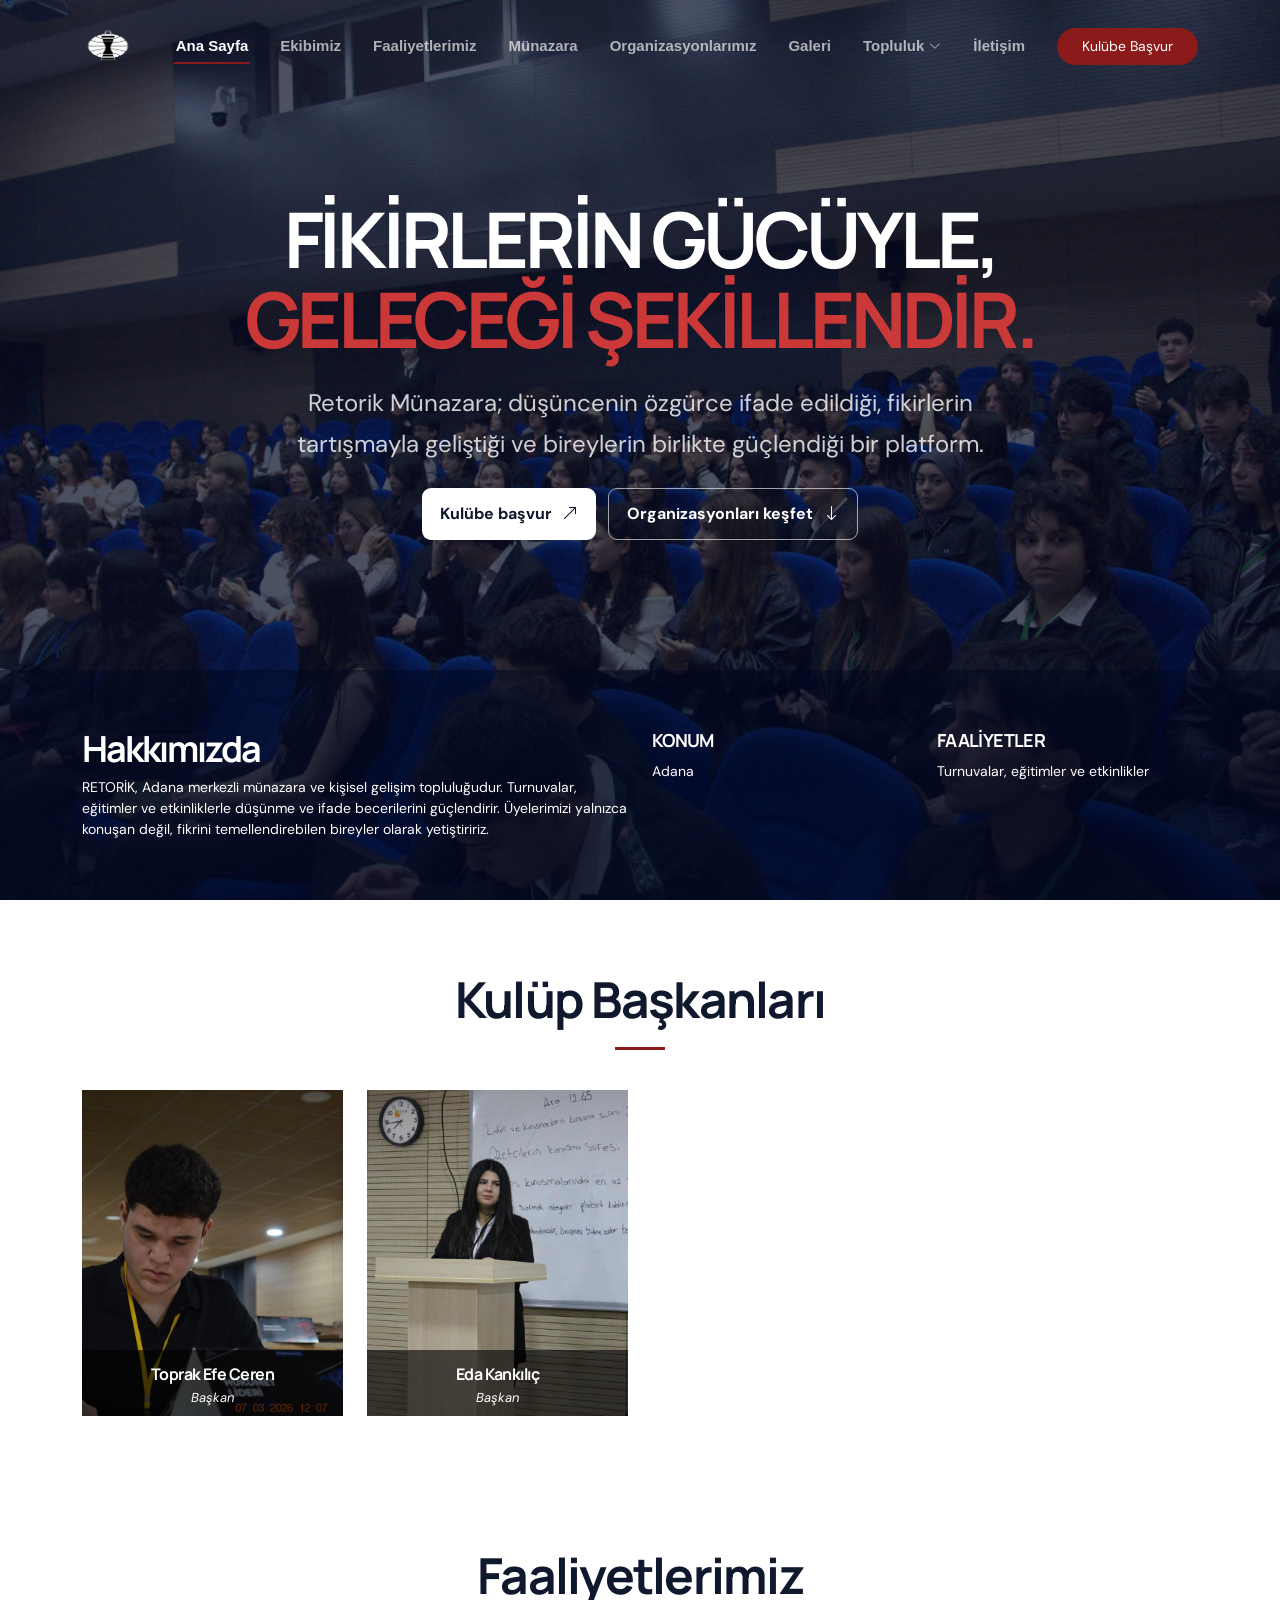
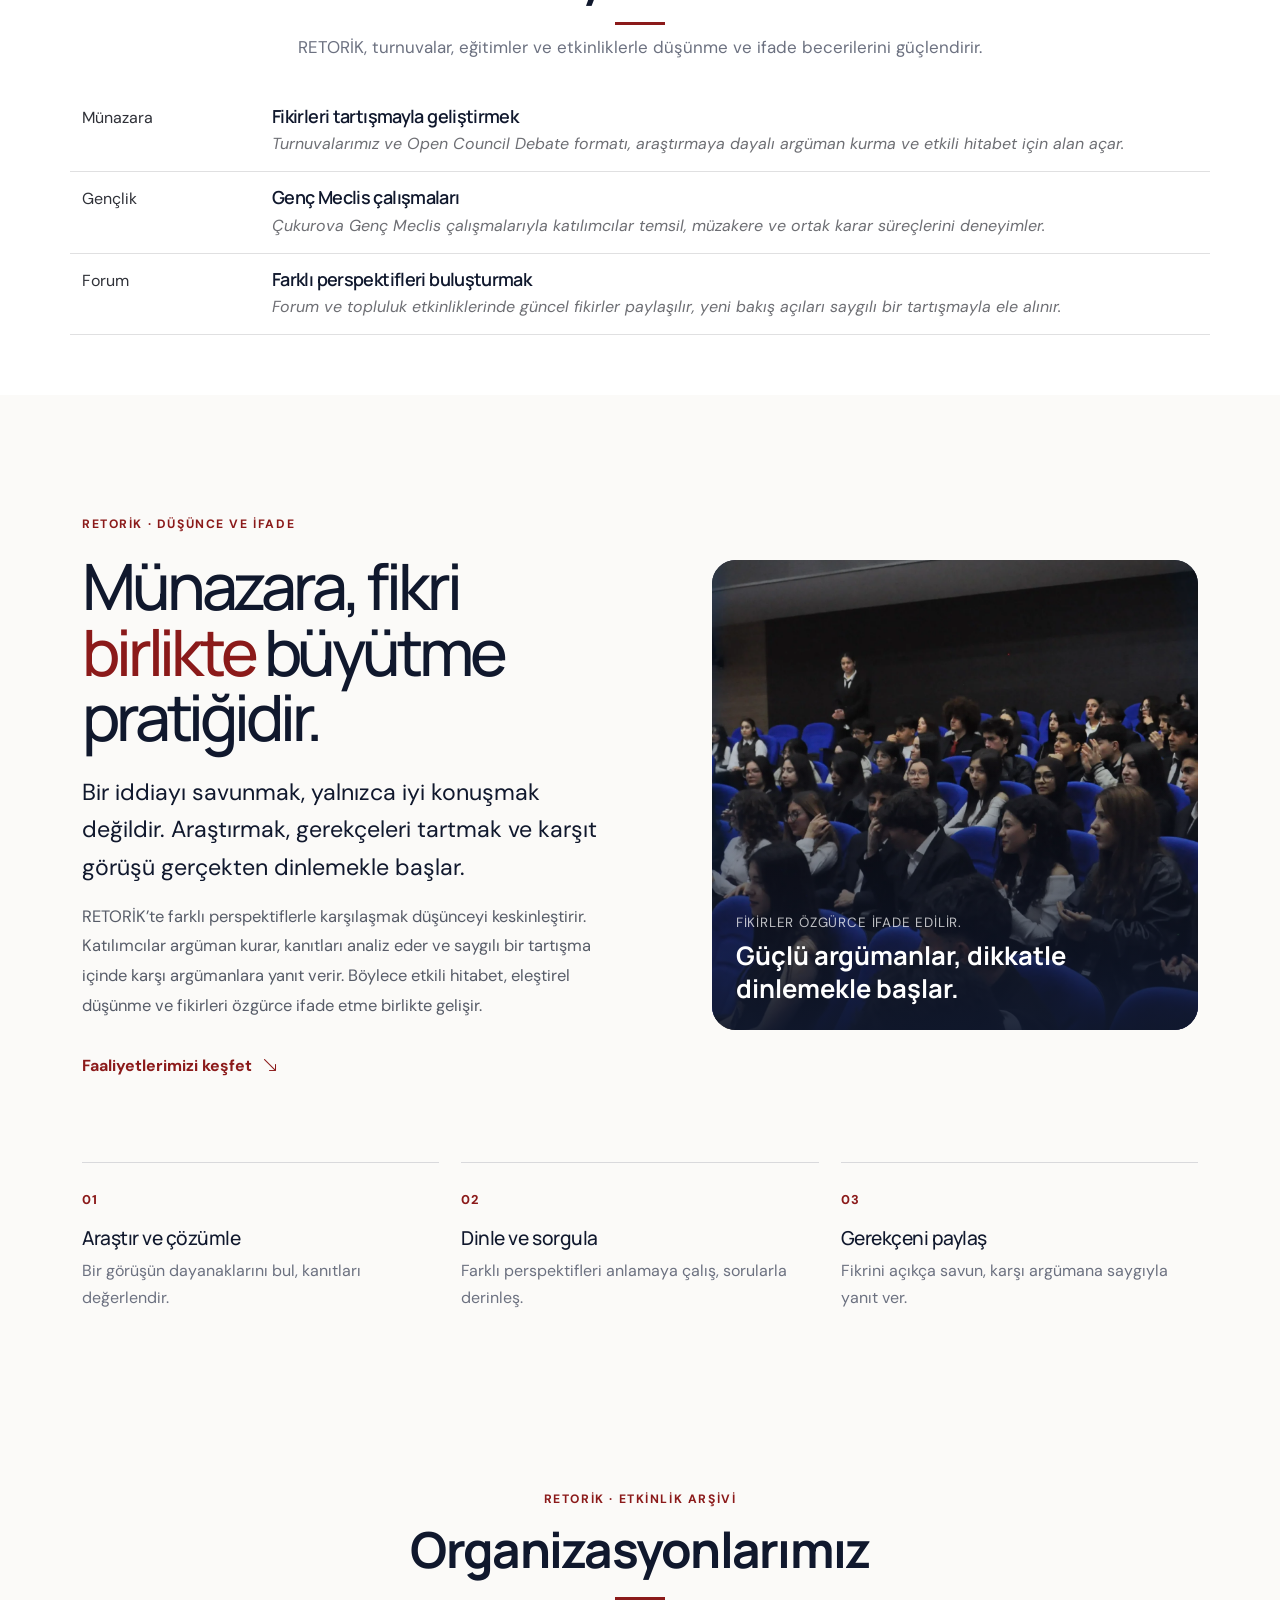
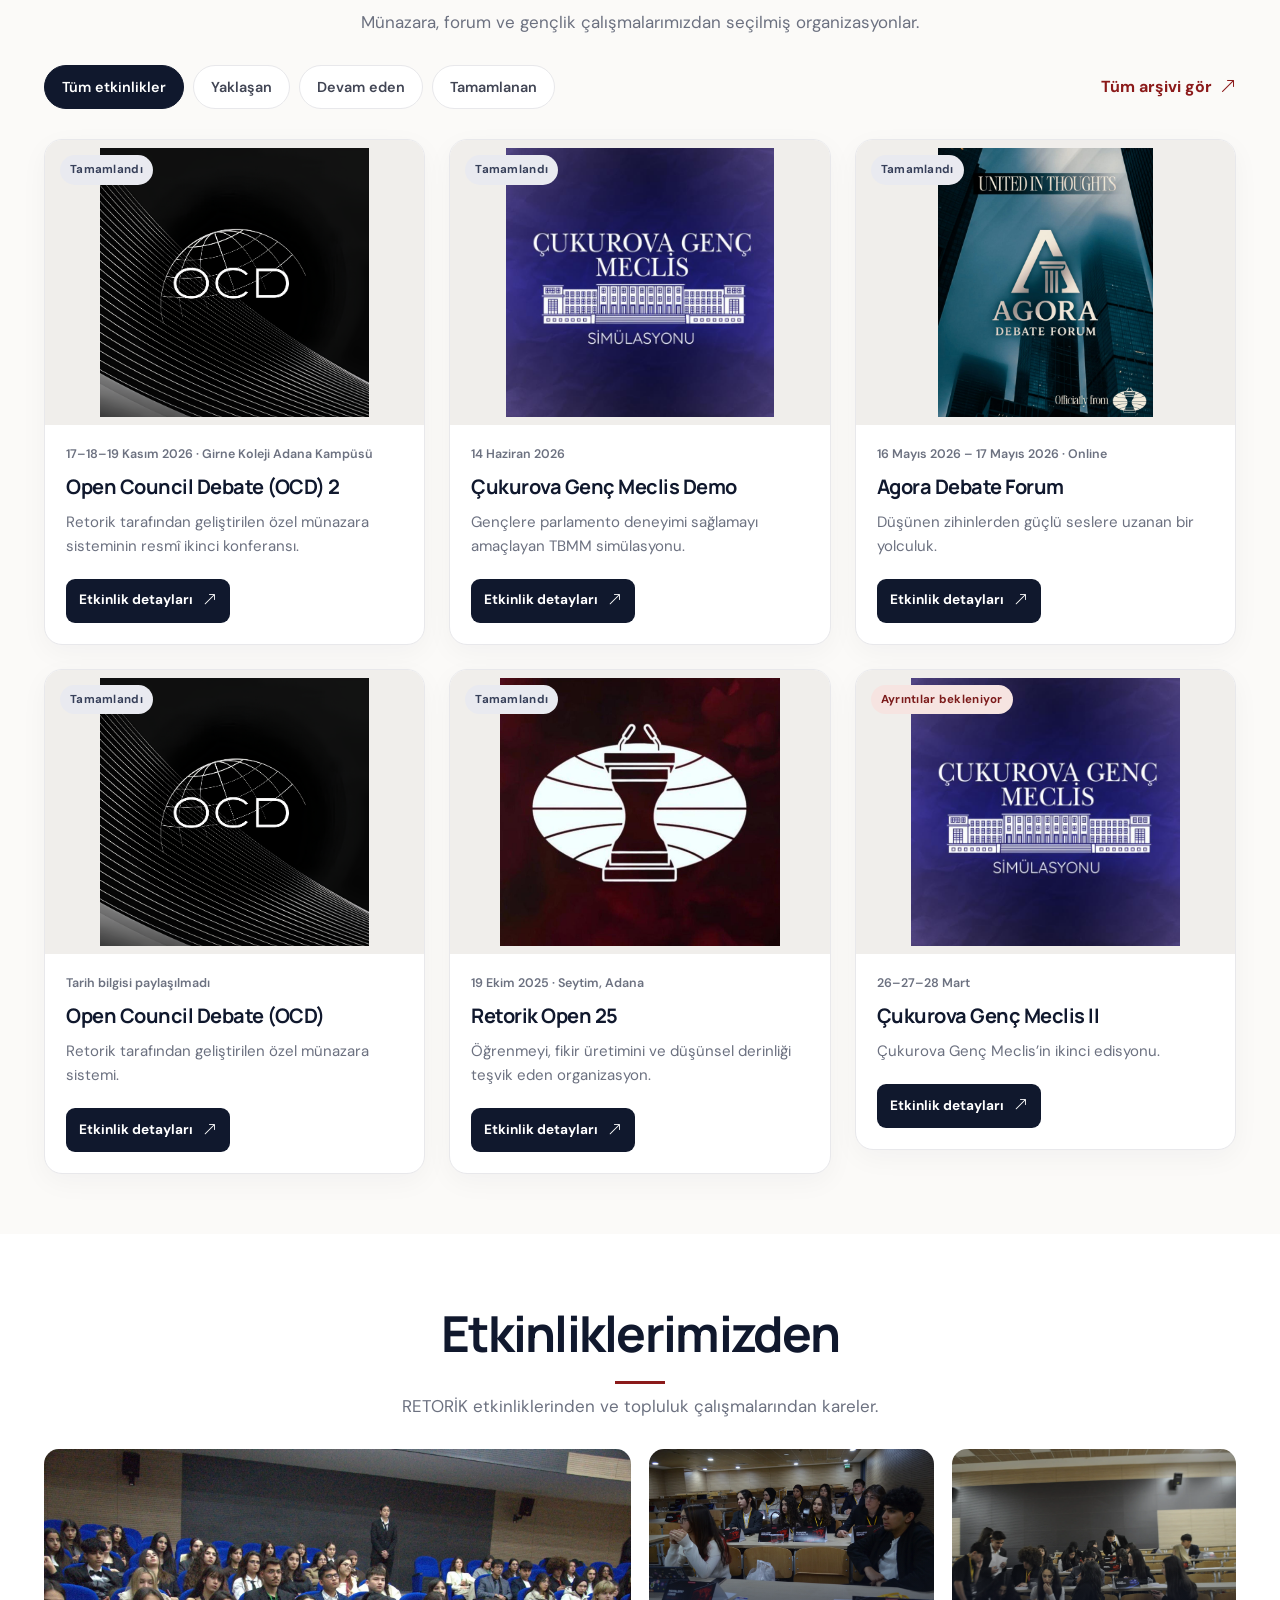
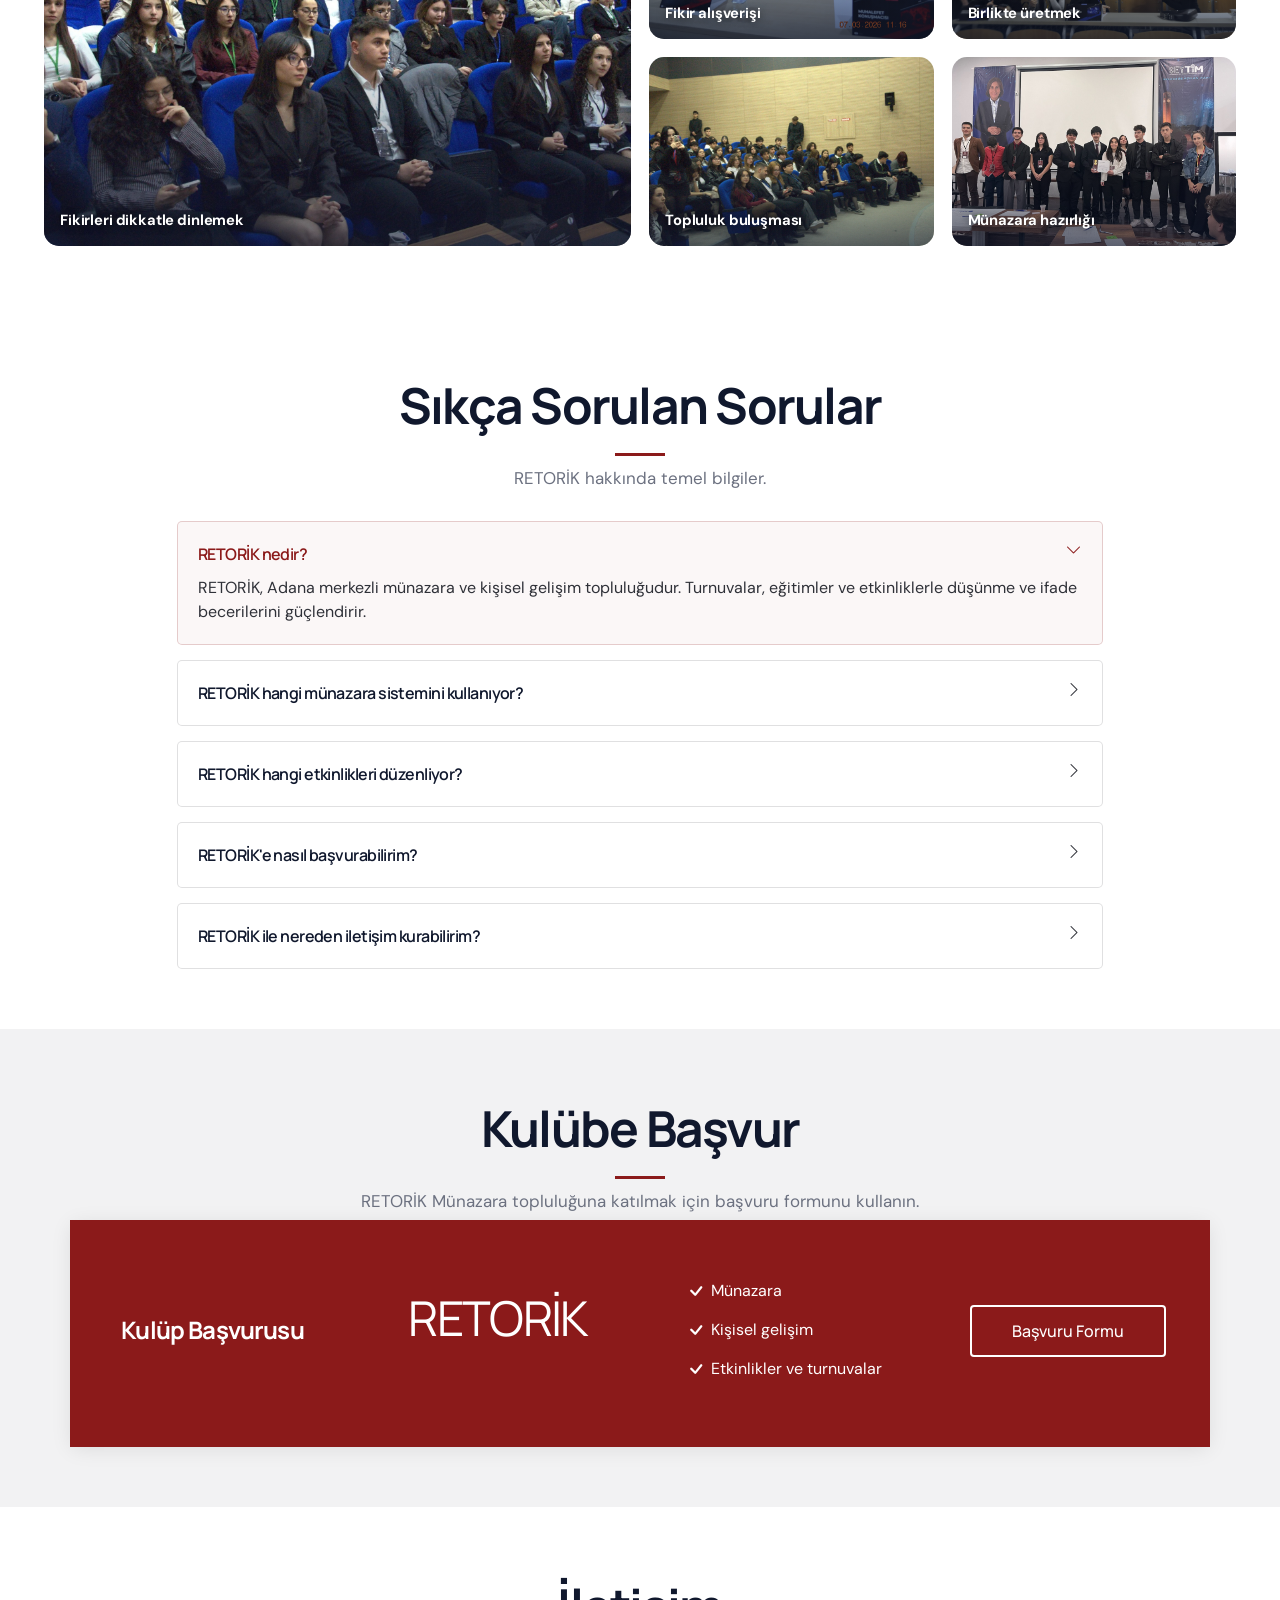
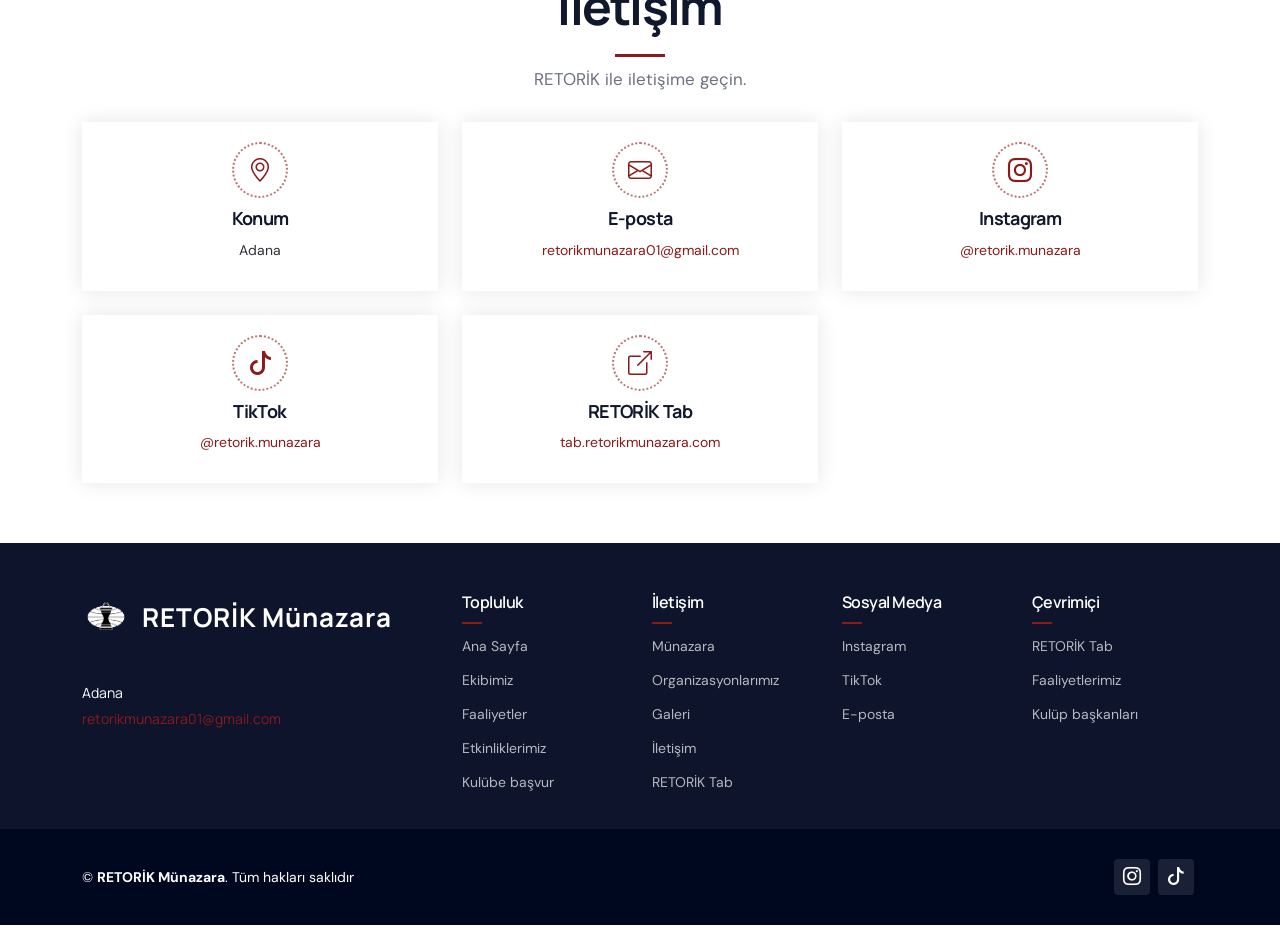
==== commit a21fb015: "two commit"" ====
--- a/index.html
+++ b/index.html
@@ -26,7 +26,6 @@
   <link href="assets/vendor/bootstrap/css/bootstrap.min.css" rel="stylesheet">
   <link href="assets/vendor/bootstrap-icons/bootstrap-icons.css" rel="stylesheet">
   <link href="assets/vendor/aos/aos.css" rel="stylesheet">
-  <link href="assets/vendor/glightbox/css/glightbox.min.css" rel="stylesheet">
   <link href="assets/vendor/swiper/swiper-bundle.min.css" rel="stylesheet">
 
   <!-- Main CSS File -->
@@ -52,16 +51,17 @@
 
       <nav id="navmenu" class="navmenu">
         <ul>
-          <li><a href="#hero" class="active">Ana Sayfa<br></a></li>
-          <li><a href="#speakers">Ekibimiz</a></li>
-          <li><a href="#schedule">Faaliyetlerimiz</a></li>
-          <li><a href="#venue">Münazara</a></li>
+          <li><a href="#ana-sayfa" class="active">Ana Sayfa<br></a></li>
+          <li><a href="#ekibimiz">Ekibimiz</a></li>
+          <li><a href="#faaliyetler">Faaliyetlerimiz</a></li>
+          <li><a href="#munazara-kulturu">Münazara</a></li>
           <li><a href="organizasyonlar/">Organizasyonlarımız</a></li>
-          <li><a href="#gallery">Galeri</a></li>
+          <li><a href="#galeri">Galeri</a></li>
           <li class="dropdown"><a href="#"><span>Topluluk</span> <i class="bi bi-chevron-down toggle-dropdown"></i></a>
             <ul>
-              <li><a href="#venue">Münazara sistemi</a></li>
-              <li class="dropdown"><a href="#hotels"><span>Organizasyonlarımız</span> <i class="bi bi-chevron-down toggle-dropdown"></i></a>
+              <li><a href="#hakkimizda">Hakkımızda</a></li>
+              <li><a href="#munazara-kulturu">Münazara sistemi</a></li>
+              <li class="dropdown"><a href="#organizasyonlarimiz"><span>Organizasyonlarımız</span> <i class="bi bi-chevron-down toggle-dropdown"></i></a>
                 <ul>
                   <li><a href="organizasyonlar/ocd2/">OCD 2</a></li>
                   <li><a href="organizasyonlar/agora-debate-forum/">Agora Debate Forum</a></li>
@@ -69,11 +69,11 @@
                   <li><a href="organizasyonlar/retorik-open-25/">Retorik Open 25</a></li>
                 </ul>
               </li>
-              <li><a href="#speakers">Kulüp başkanları</a></li>
-              <li><a href="#contact">İletişim</a></li>
+              <li><a href="#ekibimiz">Kulüp başkanları</a></li>
+              <li><a href="#iletisim">İletişim</a></li>
             </ul>
           </li>
-          <li><a href="#contact">İletişim</a></li>
+          <li><a href="#iletisim">İletişim</a></li>
         </ul>
         <button type="button" class="mobile-nav-toggle d-xl-none bi bi-list" aria-label="Menüyü aç" aria-expanded="false"></button>
       </nav>
@@ -86,7 +86,7 @@
   <main class="main">
 
     <!-- Hero Section -->
-    <section id="hero" class="hero section dark-background">
+    <section id="ana-sayfa" class="hero section dark-background">
 
       <img src="assets/img/newretorik/1795344106806.jpg" alt="RETORİK münazara etkinliğinde söz alan bir katılımcı" data-aos="fade-in" class="hero-image">
 
@@ -97,10 +97,10 @@
 
         <div class="hero-actions" data-aos="fade-up" data-aos-delay="250">
           <a class="button button--hero-primary" href="https://docs.google.com/forms/d/e/1FAIpQLSdi83qhSu9-QCt-uERF6Prb6z2-2zteZPO1VINrCgb5IDeXeQ/viewform" target="_blank" rel="noopener noreferrer">Kulübe başvur <i class="bi bi-arrow-up-right"></i></a>
-          <a class="button button--hero-secondary" href="#hotels">Organizasyonları keşfet <i class="bi bi-arrow-down"></i></a>
-        </div>
-
-      <div class="about-info mt-auto position-relative">
+          <a class="button button--hero-secondary" href="#organizasyonlarimiz">Organizasyonları keşfet <i class="bi bi-arrow-down"></i></a>
+        </div>
+
+      <div id="hakkimizda" class="about-info mt-auto position-relative">
 
         <div class="container position-relative" data-aos="fade-up">
           <div class="row">
@@ -123,7 +123,7 @@
     </section><!-- /Hero Section -->
 
     <!-- Speakers Section -->
-    <section id="speakers" class="speakers section">
+    <section id="ekibimiz" class="speakers section">
 
       <!-- Section Title -->
       <div class="container section-title" data-aos="fade-up">
@@ -137,10 +137,10 @@
 
           <div class="col-xl-3 col-lg-4 col-md-6" data-aos="fade-up" data-aos-delay="100">
             <div class="member">
-              <img src="assets/img/retorik/toprakefe.jpg" class="img-fluid" alt="Elif Adıgüzel">
+              <img src="assets/img/retorik/toprakefe.jpg" class="img-fluid" alt="Toprak Efe Ceren">
               <div class="member-info">
                 <div class="member-info-content">
-                  <h4><a href="#speakers">Toprak Efe Ceren</a></h4>
+                  <h4><a href="#ekibimiz">Toprak Efe Ceren</a></h4>
                   <span>Başkan</span>
                 </div>
                 <div class="social">
@@ -156,7 +156,7 @@
               <img src="assets/img/speakers/speaker-2.jpg" class="img-fluid" alt="Eda Kankılıç">
               <div class="member-info">
                 <div class="member-info-content">
-                  <h4><a href="#speakers">Eda Kankılıç</a></h4>
+                  <h4><a href="#ekibimiz">Eda Kankılıç</a></h4>
                   <span>Başkan</span>
                 </div>
                 <div class="social">
@@ -174,7 +174,7 @@
     </section><!-- /Speakers Section -->
 
     <!-- Schedule Section -->
-    <section id="schedule" class="schedule section">
+    <section id="faaliyetler" class="schedule section">
       <div class="container section-title" data-aos="fade-up">
         <h2>Faaliyetlerimiz<br></h2>
         <p>RETORİK, turnuvalar, eğitimler ve etkinliklerle düşünme ve ifade becerilerini güçlendirir.</p>
@@ -187,14 +187,14 @@
     </section><!-- /Schedule Section -->
 
     <!-- Venue Section -->
-    <section id="venue" class="debate-culture section">
+    <section id="munazara-kulturu" class="debate-culture section">
       <div class="container debate-culture__layout">
         <div class="debate-culture__copy" data-aos="fade-up">
           <span class="eyebrow">RETORİK · Düşünce ve ifade</span>
           <h2>Münazara, fikri <em>birlikte</em> büyütme pratiğidir.</h2>
           <p class="debate-culture__lead">Bir iddiayı savunmak, yalnızca iyi konuşmak değildir. Araştırmak, gerekçeleri tartmak ve karşıt görüşü gerçekten dinlemekle başlar.</p>
           <p>RETORİK’te farklı perspektiflerle karşılaşmak düşünceyi keskinleştirir. Katılımcılar argüman kurar, kanıtları analiz eder ve saygılı bir tartışma içinde karşı argümanlara yanıt verir. Böylece etkili hitabet, eleştirel düşünme ve fikirleri özgürce ifade etme birlikte gelişir.</p>
-          <a class="debate-culture__link" href="#hotels">Faaliyetlerimizi keşfet <i class="bi bi-arrow-down-right"></i></a>
+          <a class="debate-culture__link" href="#organizasyonlarimiz">Faaliyetlerimizi keşfet <i class="bi bi-arrow-down-right"></i></a>
         </div>
         <div class="debate-culture__visual" data-aos="fade-up" data-aos-delay="120">
           <img src="assets/img/newretorik/optimized/1795344106788.webp" alt="Münazara sırasında konuşmacıyı dinleyen katılımcılar" loading="lazy">
@@ -209,7 +209,7 @@
     </section><!-- /Debate Culture Section -->
 
     <!-- Organizations and Events -->
-    <section id="hotels" class="retorik-events section">
+    <section id="organizasyonlarimiz" class="retorik-events section">
       <div class="container section-title" data-aos="fade-up">
         <span class="eyebrow">RETORİK · Etkinlik arşivi</span>
         <h2>Organizasyonlarımız</h2>
@@ -232,7 +232,7 @@
     </dialog>
 
     <!-- Gallery Section -->
-    <section id="gallery" class="gallery section">
+    <section id="galeri" class="gallery section">
 
       <!-- Section Title -->
       <div class="container section-title" data-aos="fade-up">
@@ -242,18 +242,28 @@
 
       <div class="container" data-aos="fade-up" data-aos-delay="100">
         <div class="event-photo-grid">
-          <a class="event-photo event-photo--feature glightbox" data-gallery="images-gallery" href="assets/img/newretorik/optimized/1795344107140.webp"><img src="assets/img/newretorik/optimized/1795344107140.webp" width="1800" height="1198" alt="RETORİK etkinliğinde tartışmayı dinleyen katılımcılar" loading="lazy"><span>Fikirleri dikkatle dinlemek</span></a>
-          <a class="event-photo glightbox" data-gallery="images-gallery" href="assets/img/newretorik/optimized/1795344107036.webp"><img src="assets/img/newretorik/optimized/1795344107036.webp" width="1900" height="1258" alt="Etkinlik salonunda aynı masa çevresinde fikir alışverişi yapan katılımcılar" loading="lazy"><span>Fikir alışverişi</span></a>
-          <a class="event-photo glightbox" data-gallery="images-gallery" href="assets/img/newretorik/optimized/1795344107096.webp"><img src="assets/img/newretorik/optimized/1795344107096.webp" width="1900" height="1262" alt="RETORİK oturumunda birlikte çalışan katılımcılar" loading="lazy"><span>Birlikte üretmek</span></a>
-          <a class="event-photo glightbox" data-gallery="images-gallery" href="assets/img/newretorik/optimized/1795344107121.webp"><img src="assets/img/newretorik/optimized/1795344107121.webp" width="1800" height="1198" alt="Etkinlik salonundaki izleyiciler" loading="lazy"><span>Topluluk buluşması</span></a>
-          <a class="event-photo glightbox" data-gallery="images-gallery" href="assets/img/retorik/retorik3.jpg"><img src="assets/img/retorik/retorik3.jpg" width="2048" height="1366" alt="RETORİK etkinliğinde münazara hazırlığı yapan katılımcı" loading="lazy"><span>Münazara hazırlığı</span></a>
+          <a class="event-photo event-photo--feature gallery-lightbox-trigger" href="assets/img/newretorik/optimized/1795344107140.webp"><img src="assets/img/newretorik/optimized/1795344107140.webp" width="1800" height="1198" alt="RETORİK etkinliğinde tartışmayı dinleyen katılımcılar" loading="lazy"><span>Fikirleri dikkatle dinlemek</span></a>
+          <a class="event-photo gallery-lightbox-trigger" href="assets/img/newretorik/optimized/1795344107036.webp"><img src="assets/img/newretorik/optimized/1795344107036.webp" width="1900" height="1258" alt="Etkinlik salonunda aynı masa çevresinde fikir alışverişi yapan katılımcılar" loading="lazy"><span>Fikir alışverişi</span></a>
+          <a class="event-photo gallery-lightbox-trigger" href="assets/img/newretorik/optimized/1795344107096.webp"><img src="assets/img/newretorik/optimized/1795344107096.webp" width="1900" height="1262" alt="RETORİK oturumunda birlikte çalışan katılımcılar" loading="lazy"><span>Birlikte üretmek</span></a>
+          <a class="event-photo gallery-lightbox-trigger" href="assets/img/newretorik/optimized/1795344107121.webp"><img src="assets/img/newretorik/optimized/1795344107121.webp" width="1800" height="1198" alt="Etkinlik salonundaki izleyiciler" loading="lazy"><span>Topluluk buluşması</span></a>
+          <a class="event-photo gallery-lightbox-trigger" href="assets/img/retorik/retorik1.jpg"><img src="assets/img/retorik/retorik1.jpg" width="2048" height="1366" alt="RETORİK etkinliğinde münazara hazırlığı yapan katılımcı" loading="lazy"><span>Münazara hazırlığı</span></a>
         </div>
       </div>
 
     </section><!-- /Gallery Section -->
 
+    <dialog id="gallery-lightbox" class="gallery-lightbox" aria-label="Etkinlik fotoğrafı görüntüleyici">
+      <button class="gallery-lightbox__close" type="button" data-gallery-close aria-label="Fotoğrafı kapat"><i class="bi bi-x-lg"></i></button>
+      <button class="gallery-lightbox__nav gallery-lightbox__prev" type="button" data-gallery-prev aria-label="Önceki fotoğraf"><i class="bi bi-chevron-left"></i></button>
+      <figure class="gallery-lightbox__figure">
+        <img data-gallery-image alt="">
+        <figcaption data-gallery-caption></figcaption>
+      </figure>
+      <button class="gallery-lightbox__nav gallery-lightbox__next" type="button" data-gallery-next aria-label="Sonraki fotoğraf"><i class="bi bi-chevron-right"></i></button>
+    </dialog>
+
     <!-- Faq Section -->
-    <section id="faq" class="faq section">
+    <section id="sss" class="faq section">
       <div class="container section-title" data-aos="fade-up"><h2>Sıkça Sorulan Sorular</h2><p>RETORİK hakkında temel bilgiler.</p></div>
       <div class="container"><div class="row justify-content-center"><div class="col-lg-10" data-aos="fade-up" data-aos-delay="100"><div class="faq-container">
         <div class="faq-item faq-active"><h3>RETORİK nedir?</h3><div class="faq-content"><p>RETORİK, Adana merkezli münazara ve kişisel gelişim topluluğudur. Turnuvalar, eğitimler ve etkinliklerle düşünme ve ifade becerilerini güçlendirir.</p></div><i class="faq-toggle bi bi-chevron-right"></i></div>
@@ -265,7 +275,7 @@
     </section><!-- /Faq Section -->
 
     <!-- Buy Tickets Section -->
-    <section id="buy-tickets" class="buy-tickets section light-background">
+    <section id="kulube-basvur" class="buy-tickets section light-background">
       <div class="container section-title" data-aos="fade-up"><h2>Kulübe Başvur</h2><p>RETORİK Münazara topluluğuna katılmak için başvuru formunu kullanın.</p></div>
       <div class="container"><div class="row gy-4 pricing-item featured" data-aos="fade-up" data-aos-delay="100">
         <div class="col-lg-3 d-flex align-items-center justify-content-center"><h3>Kulüp Başvurusu</h3></div>
@@ -276,7 +286,7 @@
     </section><!-- /Buy Tickets Section -->
 
     <!-- Contact Section -->
-    <section id="contact" class="contact section">
+    <section id="iletisim" class="contact section">
       <div class="container section-title" data-aos="fade-up"><h2>İletişim</h2><p>RETORİK ile iletişime geçin.</p></div>
       <div class="container" data-aos="fade-up" data-aos-delay="100"><div class="row gy-4">
         <div class="col-lg-4 col-md-6"><div class="info-item d-flex flex-column justify-content-center align-items-center"><i class="bi bi-geo-alt"></i><h3>Konum</h3><p>Adana</p></div></div>
@@ -307,21 +317,21 @@
           <div class="col-lg-2 col-md-3 footer-links">
             <h4>Topluluk</h4>
             <ul>
-              <li><a href="#hero">Ana Sayfa</a></li>
-              <li><a href="#speakers">Ekibimiz</a></li>
-              <li><a href="#schedule">Faaliyetler</a></li>
-              <li><a href="#gallery">Etkinliklerimiz</a></li>
-              <li><a href="#buy-tickets">Kulübe başvur</a></li>
+              <li><a href="#ana-sayfa">Ana Sayfa</a></li>
+              <li><a href="#ekibimiz">Ekibimiz</a></li>
+              <li><a href="#faaliyetler">Faaliyetler</a></li>
+              <li><a href="#galeri">Etkinliklerimiz</a></li>
+              <li><a href="#kulube-basvur">Kulübe başvur</a></li>
             </ul>
           </div>
 
           <div class="col-lg-2 col-md-3 footer-links">
             <h4>İletişim</h4>
             <ul>
-              <li><a href="#venue">Münazara</a></li>
-              <li><a href="#hotels">Organizasyonlarımız</a></li>
-              <li><a href="#gallery">Galeri</a></li>
-              <li><a href="#contact">İletişim</a></li>
+              <li><a href="#munazara-kulturu">Münazara</a></li>
+              <li><a href="#organizasyonlarimiz">Organizasyonlarımız</a></li>
+              <li><a href="#galeri">Galeri</a></li>
+              <li><a href="#iletisim">İletişim</a></li>
               <li><a href="https://tab.retorikmunazara.com">RETORİK Tab</a></li>
             </ul>
           </div>
@@ -339,8 +349,8 @@
             <h4>Çevrimiçi</h4>
             <ul>
               <li><a href="https://tab.retorikmunazara.com" target="_blank" rel="noopener noreferrer">RETORİK Tab</a></li>
-              <li><a href="#schedule">Faaliyetlerimiz</a></li>
-              <li><a href="#speakers">Kulüp başkanları</a></li>
+              <li><a href="#faaliyetler">Faaliyetlerimiz</a></li>
+              <li><a href="#ekibimiz">Kulüp başkanları</a></li>
             </ul>
           </div>
 
@@ -355,13 +365,6 @@
           <div>
             © <strong><span>RETORİK Münazara</span></strong>. Tüm hakları saklıdır
           </div>
-          <div class="credits">
-            <!-- All the links in the footer should remain intact. -->
-            <!-- You can delete the links only if you purchased the pro version. -->
-            <!-- Licensing information: https://bootstrapmade.com/license/ -->
-            <!-- Purchase the pro version with working PHP/AJAX contact form: https://bootstrapmade.com/herobiz-bootstrap-business-template/ -->
-            Designed by <a href="https://bootstrapmade.com/">BootstrapMade</a> Distributed by <a href="https://themewagon.com" target="_blank">ThemeWagon</a>
-          </div>
         </div>
 
         <div class="social-links order-first order-lg-last mb-3 mb-lg-0">
@@ -383,11 +386,11 @@
   <!-- Vendor JS Files -->
   <script src="assets/vendor/bootstrap/js/bootstrap.bundle.min.js"></script>
   <script src="assets/vendor/aos/aos.js"></script>
-  <script src="assets/vendor/glightbox/js/glightbox.min.js"></script>
   <script src="assets/vendor/swiper/swiper-bundle.min.js"></script>
 
   <!-- Main JS File -->
   <script src="assets/js/main.js"></script>
+  <script src="assets/js/gallery-lightbox.js"></script>
   <script src="assets/js/events.js"></script>
 
 </body>
--- a/assets/css/retorik.css
+++ b/assets/css/retorik.css
@@ -101,7 +101,7 @@
 .event-card__actions .button{min-height:44px}
 
 /* A masonry layout preserves each original photograph's aspect ratio. */
-#gallery>.container{width:calc(100% - 64px);max-width:1460px}
+#galeri>.container{width:calc(100% - 64px);max-width:1460px}
 .event-photo-grid{display:block;columns:3;column-gap:22px}
 .event-photo,.event-photo--wide{display:inline-block;width:100%;height:auto;aspect-ratio:auto;grid-column:auto;margin:0 0 22px;break-inside:avoid;vertical-align:top;border-radius:15px}
 .event-photo img{display:block;position:static;width:100%;height:auto;aspect-ratio:auto;object-fit:initial;object-position:initial;transform:none}
@@ -109,8 +109,8 @@
 .event-photo:after{inset:48% 0 0;opacity:.85}
 .event-photo:hover img{transform:scale(1.025)}
 .event-photo:nth-child(n){display:inline-block}
-@media(max-width:991px){.retorik-events>.container,.event-page .retorik-events .event-shell,#gallery>.container{width:calc(100% - 48px);max-width:100%}.event-grid{grid-template-columns:repeat(2,minmax(0,1fr));gap:20px}.event-card__body{min-height:0}.event-photo-grid{columns:2;column-gap:18px}.event-photo,.event-photo--wide{margin-bottom:18px}}
-@media(max-width:480px){.retorik-events>.container,.event-page .retorik-events .event-shell,#gallery>.container{width:calc(100% - 36px)}.event-grid{grid-template-columns:1fr;gap:16px}.event-card__image{aspect-ratio:4/3}.event-card__body{min-height:0;padding:18px}.event-card__actions{flex-direction:row;align-items:center}.event-card__actions .button{width:auto;flex:1}.event-photo-grid{columns:2;column-gap:12px}.event-photo,.event-photo--wide{margin-bottom:12px;border-radius:12px}.event-photo span{right:10px;bottom:10px;left:10px;font-size:.8rem}}
+@media(max-width:991px){.retorik-events>.container,.event-page .retorik-events .event-shell,#galeri>.container{width:calc(100% - 48px);max-width:100%}.event-grid{grid-template-columns:repeat(2,minmax(0,1fr));gap:20px}.event-card__body{min-height:0}.event-photo-grid{columns:2;column-gap:18px}.event-photo,.event-photo--wide{margin-bottom:18px}}
+@media(max-width:480px){.retorik-events>.container,.event-page .retorik-events .event-shell,#galeri>.container{width:calc(100% - 36px)}.event-grid{grid-template-columns:1fr;gap:16px}.event-card__image{aspect-ratio:4/3}.event-card__body{min-height:0;padding:18px}.event-card__actions{flex-direction:row;align-items:center}.event-card__actions .button{width:auto;flex:1}.event-photo-grid{columns:2;column-gap:12px}.event-photo,.event-photo--wide{margin-bottom:12px;border-radius:12px}.event-photo span{right:10px;bottom:10px;left:10px;font-size:.8rem}}
 @media(max-width:374px){.event-photo-grid{columns:1}}
 @media(max-width:767px){.event-filters{justify-content:flex-start;align-items:center;flex-wrap:wrap;overflow:visible;gap:8px}.event-filters button{flex:0 0 auto;min-height:42px;padding:9px 14px;font-size:.84rem;line-height:1.2}.event-filters .event-archive-link{flex:1 0 100%;justify-content:flex-start;margin:0;padding:5px 0 0}}
 .event-photo-grid{display:grid;grid-template-columns:repeat(4,minmax(0,1fr));grid-template-rows:repeat(2,minmax(0,1fr));aspect-ratio:3/1;gap:18px}
@@ -130,3 +130,34 @@
 .event-detail-hero--poster .event-detail-shade{background:linear-gradient(90deg,#10182d 0%,#10182de8 34%,#10182d70 62%,#10182d10 100%)}
 .related-card--poster img{object-fit:contain;padding:16px;background:#11182b}
 .related-card--poster:after{background:linear-gradient(transparent,#10182dcc)}
+
+/* Keep the gallery lightbox centered inside the visible mobile viewport. */
+.glightbox-container{position:fixed!important;inset:0!important;width:100vw!important;height:100vh!important;height:100dvh!important;overflow:hidden!important}
+.glightbox-container .gcontainer,.glightbox-container .gslider{height:100%!important}
+.glightbox-container .gslide{align-items:center!important;justify-content:center!important}
+.glightbox-container .ginner-container{height:auto!important;max-height:calc(100dvh - 72px);margin:auto}
+.glightbox-container .gslide-image{display:flex;align-items:center;justify-content:center;max-height:calc(100dvh - 72px)}
+.glightbox-container .gslide-image img{max-width:calc(100vw - 32px)!important;max-height:calc(100dvh - 72px)!important;width:auto;height:auto;object-fit:contain;margin:auto}
+.glightbox-container .gclose{position:fixed;top:max(12px,env(safe-area-inset-top));right:max(12px,env(safe-area-inset-right));z-index:1000000}
+body.glightbox-open{overscroll-behavior:none}
+
+/* Match portrait frames across the club president cards. */
+.speakers .member>img.img-fluid{display:block;width:100%;aspect-ratio:4/5;object-fit:cover;object-position:center}
+.about-info#hakkimizda{scroll-margin-top:84px}
+
+/* Native, viewport-centered gallery viewer with a visible and reachable close control. */
+.gallery-lightbox{position:fixed;inset:0;margin:auto;padding:52px 64px 24px;width:min(1100px,calc(100vw - 24px));height:min(900px,calc(100dvh - 24px));max-width:none;max-height:none;border:0;border-radius:18px;background:#10182d;color:#fff;overflow:hidden;grid-template-columns:48px minmax(0,1fr) 48px;grid-template-rows:minmax(0,1fr);align-items:center;gap:12px}
+.gallery-lightbox[open]{display:grid}
+.gallery-lightbox::backdrop{background:rgba(5,9,20,.9);backdrop-filter:blur(5px)}
+.gallery-lightbox__figure{grid-column:2;grid-row:1;margin:0;min-width:0;min-height:0;width:100%;height:100%;display:flex;flex-direction:column;align-items:center;justify-content:center;gap:12px}
+.gallery-lightbox__figure img{display:block;width:auto;height:auto;max-width:100%;max-height:calc(100dvh - 112px);object-fit:contain;border-radius:8px}
+.gallery-lightbox__figure figcaption{min-height:1.4em;color:#e5e8f0;text-align:center;font-size:.92rem}
+.gallery-lightbox__close,.gallery-lightbox__nav{display:grid;place-items:center;width:44px;height:44px;border:1px solid #ffffff40;border-radius:50%;background:#10182de8;color:#fff;font-size:1.15rem;cursor:pointer}
+.gallery-lightbox__close{position:absolute;top:12px;right:12px;z-index:1}
+.gallery-lightbox__nav{grid-row:1}
+.gallery-lightbox__prev{grid-column:1}
+.gallery-lightbox__next{grid-column:3}
+.gallery-lightbox__close:hover,.gallery-lightbox__nav:hover{background:var(--retorik-burgundy)}
+.gallery-lightbox__close:focus-visible,.gallery-lightbox__nav:focus-visible{outline:3px solid #fff;outline-offset:3px}
+html.gallery-lightbox-open,body.gallery-lightbox-open{overflow:hidden;overscroll-behavior:none}
+@media(max-width:575px){.gallery-lightbox{width:calc(100vw - 12px);height:calc(100dvh - 12px);padding:54px 42px 18px;grid-template-columns:34px minmax(0,1fr) 34px;gap:5px;border-radius:12px}.gallery-lightbox__nav,.gallery-lightbox__close{width:36px;height:36px}.gallery-lightbox__figure img{max-height:calc(100dvh - 102px)}.gallery-lightbox__figure figcaption{font-size:.82rem}}
